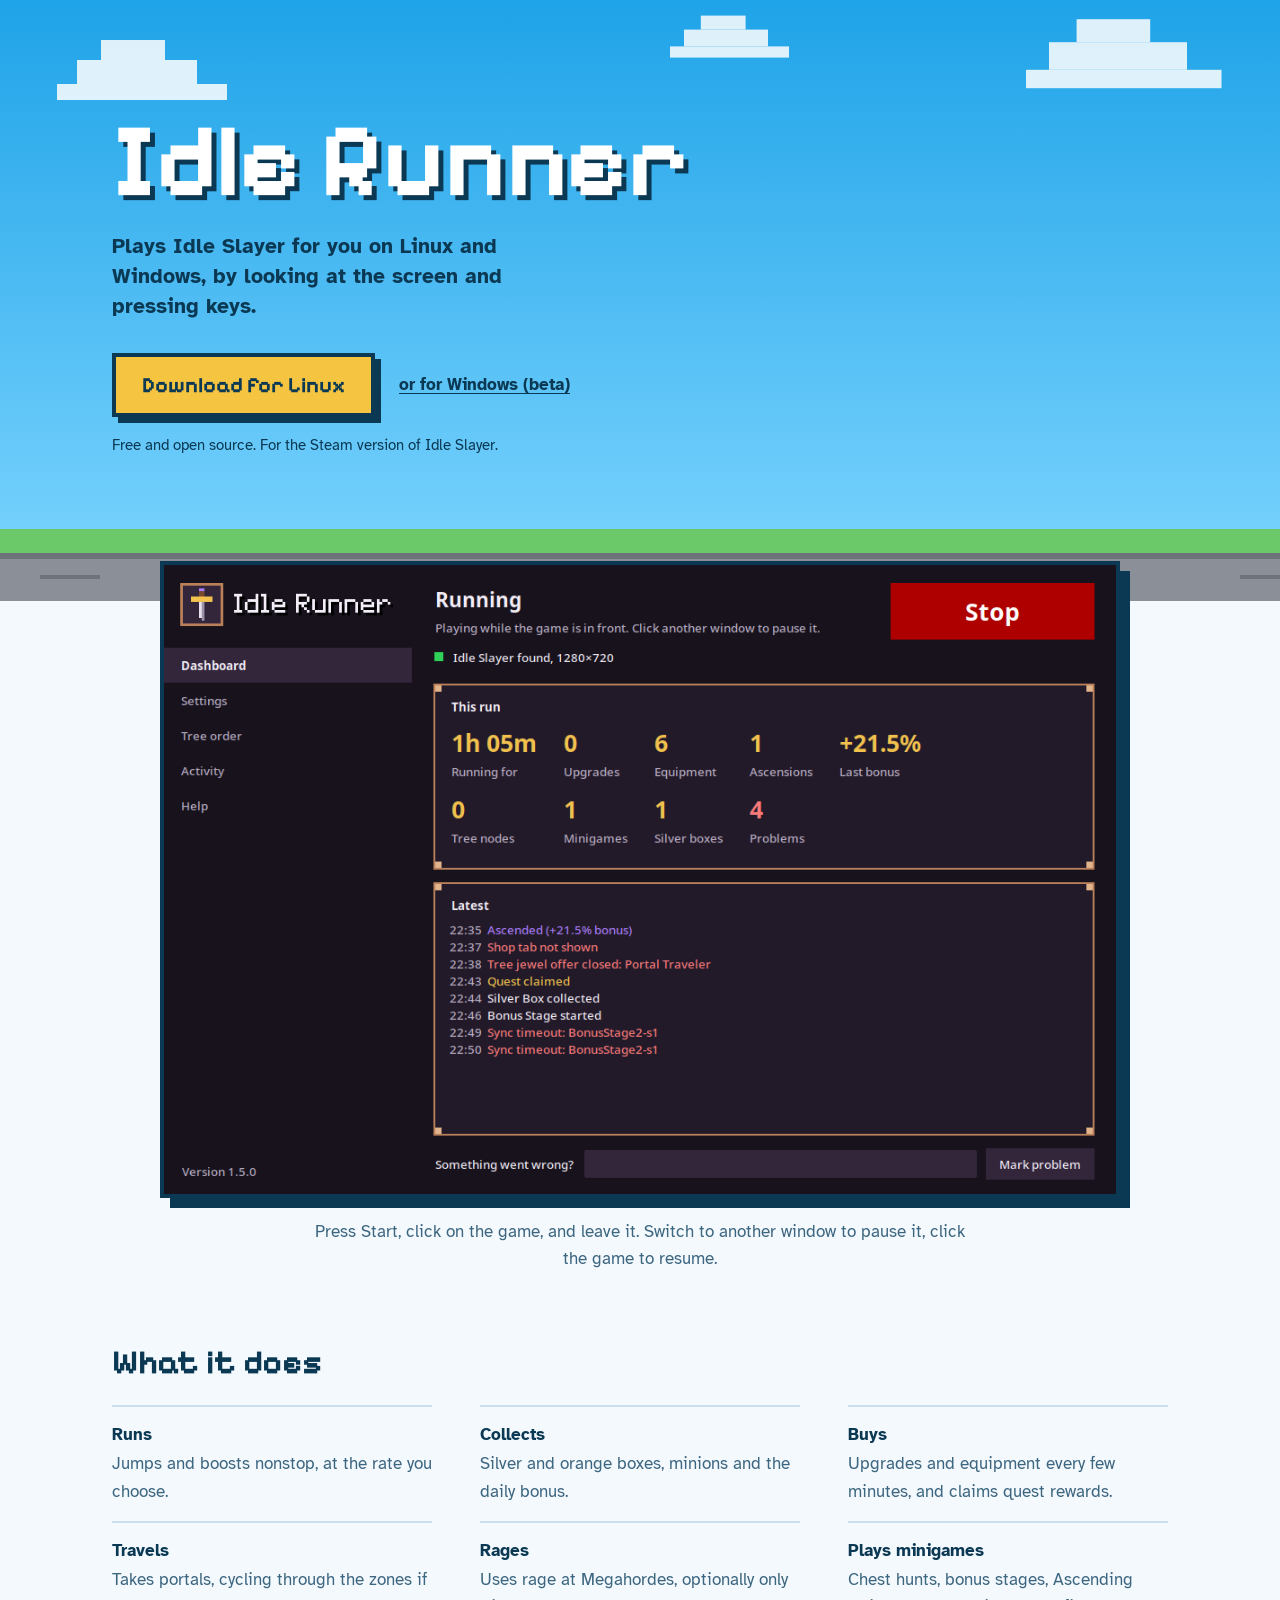
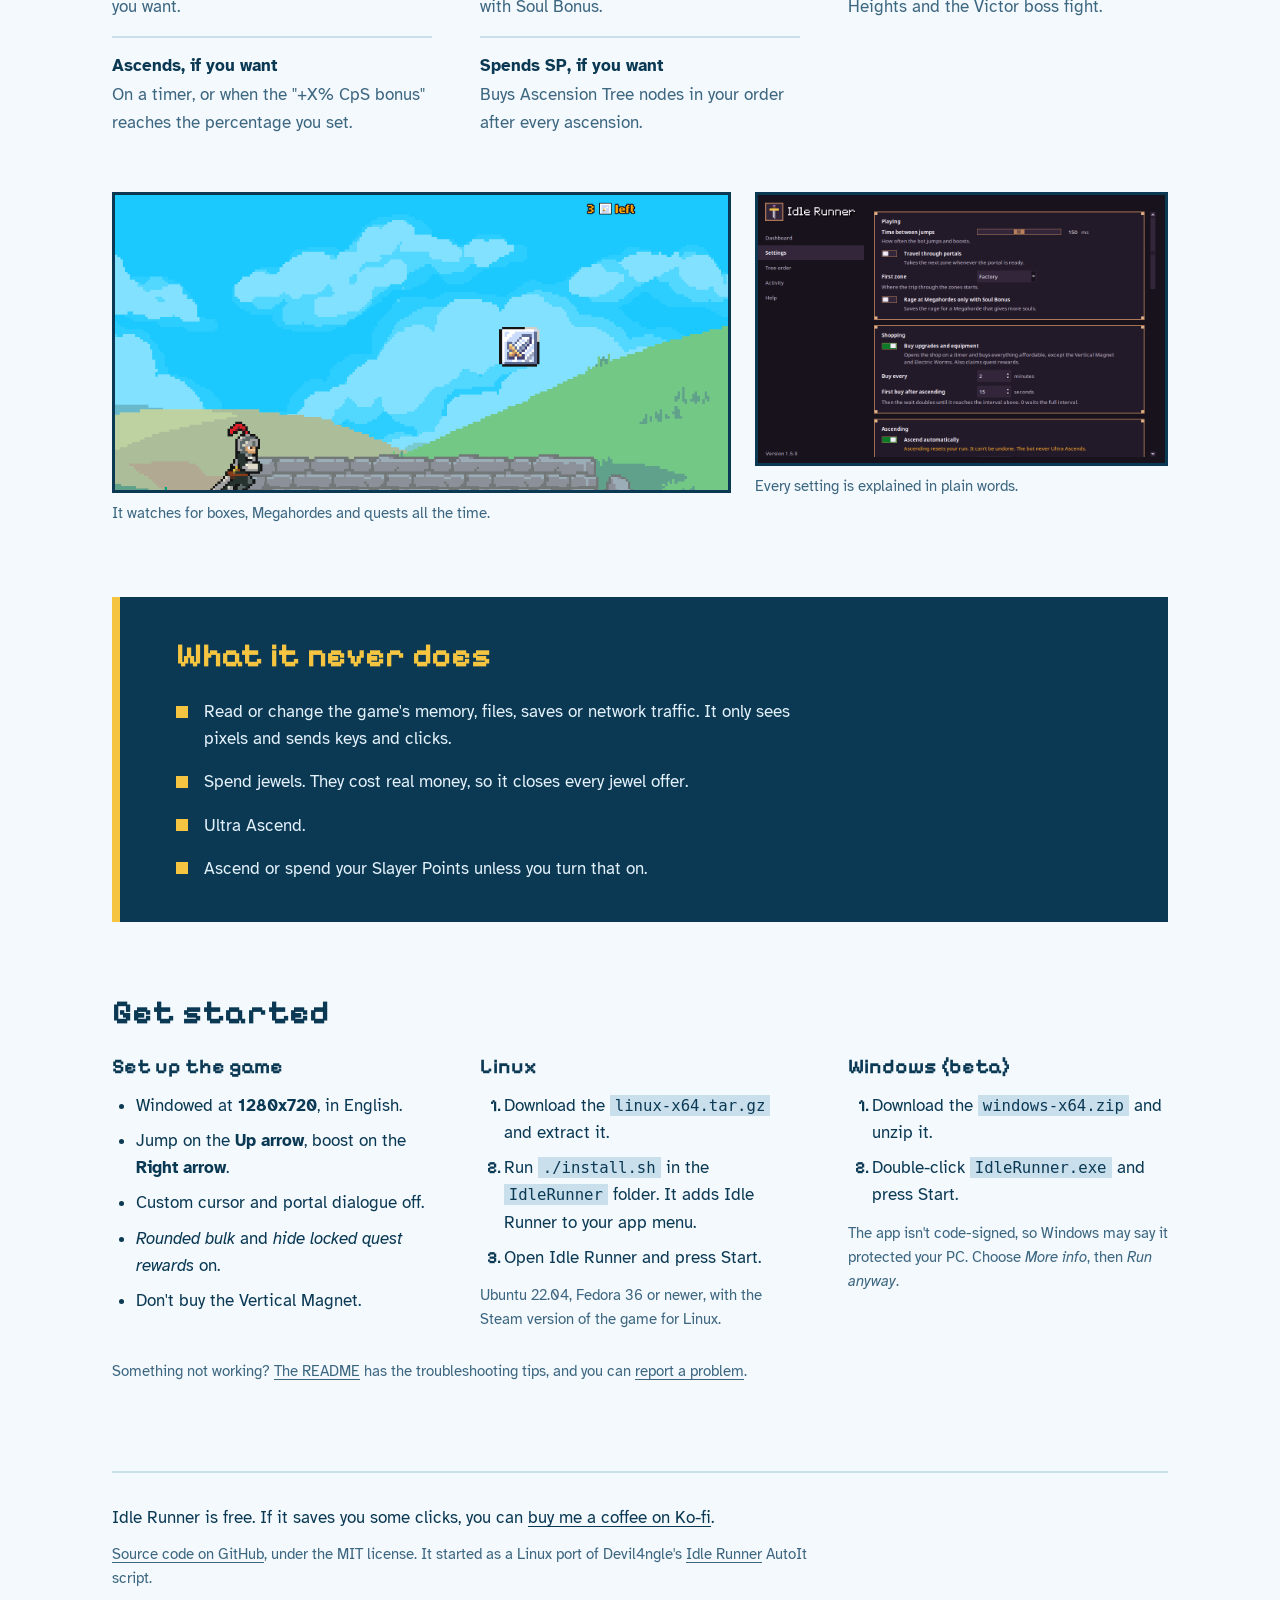
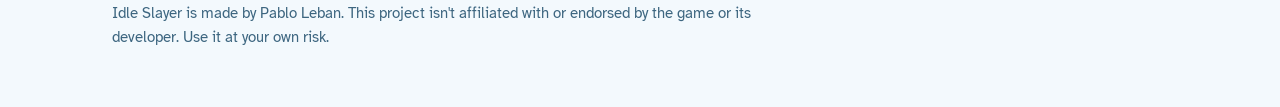
==== docs/index.html @ bff1cf30 "Add README and index.html for project documentation; include download links and usage details" ====
<!doctype html>
<html lang="en">
<head>
<meta charset="utf-8">
<meta name="viewport" content="width=device-width, initial-scale=1">
<title>Idle Runner, an Idle Slayer bot</title>
<meta name="description" content="A free, open-source Idle Slayer bot for Linux and Windows. It plays by looking at the screen and pressing keys, like you would.">
<meta property="og:title" content="Idle Runner, an Idle Slayer bot">
<meta property="og:description" content="Plays Idle Slayer for you on Linux and Windows. Free and open source.">
<meta property="og:image" content="https://santiguti.github.io/idle-slayer-bot/images/banner.png">
<link rel="icon" href="data:image/svg+xml,%3Csvg xmlns='http://www.w3.org/2000/svg' viewBox='0 0 8 8' shape-rendering='crispEdges'%3E%3Crect width='8' height='8' fill='%23f5c542'/%3E%3Crect x='2' y='2' width='4' height='4' fill='%23ffe28a'/%3E%3C/svg%3E">
<link rel="preconnect" href="https://fonts.googleapis.com">
<link rel="preconnect" href="https://fonts.gstatic.com" crossorigin>
<link href="https://fonts.googleapis.com/css2?family=Pixelify+Sans:wght@500;700&family=Atkinson+Hyperlegible:ital,wght@0,400;0,700;1,400&display=swap" rel="stylesheet">
<style>
  /* The banner's palette: sky, grass, gravel, coin gold and the navy of its outlines. */
  :root {
    --sky-top: #1fa3e8;
    --sky-bottom: #7fd6ff;
    --grass: #6cc96a;
    --gravel: #8a8f98;
    --gravel-dark: #6d727b;
    --gold: #f5c542;
    --gold-light: #ffe28a;
    --navy: #0b3954;
    --page: #f3f9fd;
    --text: #0b3954;
    --muted: #3d6680;
    --rule: #c9dfec;
    --pixel: "Pixelify Sans", "DejaVu Sans Mono", monospace;
    --body: "Atkinson Hyperlegible", system-ui, sans-serif;
  }
  @media (prefers-color-scheme: dark) {
    :root:not([data-theme="light"]) {
      --page: #0a2233;
      --text: #e3f1fa;
      --muted: #9dbdd2;
      --rule: #1d4560;
    }
  }
  :root[data-theme="dark"] { --page: #0a2233; --text: #e3f1fa; --muted: #9dbdd2; --rule: #1d4560; }

  * { box-sizing: border-box; }
  html { -webkit-text-size-adjust: 100%; }
  body {
    margin: 0;
    background: var(--page);
    color: var(--text);
    font: 1.0625rem/1.6 var(--body);
  }
  img { max-width: 100%; height: auto; display: block; }
  a { color: inherit; text-underline-offset: 3px; }
  :focus-visible { outline: 3px solid var(--gold); outline-offset: 3px; }
  .wrap { max-width: 68rem; margin: 0 auto; padding: 0 16px; }

  /* Hero: the game's world, with the ground scrolling under it as if running. */
  .sky {
    position: relative;
    background: linear-gradient(var(--sky-top), var(--sky-bottom));
    color: var(--navy);
    overflow: hidden;
  }
  .cloud { position: absolute; background: #fff; opacity: .85; }
  .cloud::before, .cloud::after { content: ""; position: absolute; background: inherit; }
  .cloud { width: 120px; height: 24px; }
  .cloud::before { width: 64px; height: 20px; left: 24px; top: -20px; }
  .cloud::after { width: 170px; height: 16px; left: -20px; top: 24px; }
  .c1 { left: 6%; top: 60px; }
  .c2 { right: 8%; top: 44px; transform: scale(1.15); }
  .c3 { left: 52%; top: 26px; transform: scale(.7); }

  .hero { position: relative; padding: 112px 16px 72px; max-width: 68rem; margin: 0 auto; }
  h1 {
    font: 700 clamp(3rem, 9vw, 6.5rem)/0.95 var(--pixel);
    margin: 0;
    color: #fff;
    text-shadow: 5px 5px 0 var(--navy);
    letter-spacing: -0.01em;
  }
  .lede { font-size: 1.3rem; line-height: 1.45; max-width: 34ch; margin: 20px 0 32px; font-weight: 700; }

  .download { display: flex; flex-wrap: wrap; align-items: center; gap: 12px 24px; }
  .btn {
    display: inline-block;
    font: 700 1.35rem/1 var(--pixel);
    color: var(--navy);
    background: var(--gold);
    border: 4px solid var(--navy);
    box-shadow: 6px 6px 0 var(--navy);
    padding: 18px 26px 16px;
    text-decoration: none;
    transition: transform .08s, box-shadow .08s;
  }
  .btn:hover { background: var(--gold-light); }
  .btn:active { transform: translate(4px, 4px); box-shadow: 2px 2px 0 var(--navy); }
  .alt { font-weight: 700; }
  .fine { margin: 16px 0 0; font-size: .95rem; max-width: 52ch; }

  .ground { position: relative; height: 72px; background: var(--grass); }
  .ground::after {
    content: "";
    position: absolute; left: 0; right: 0; bottom: 0; height: 48px;
    background:
      linear-gradient(var(--gravel-dark) 6px, transparent 6px),
      repeating-linear-gradient(90deg, transparent 0 40px, var(--gravel-dark) 40px 100px, transparent 100px 200px),
      var(--gravel);
    background-size: 100% 100%, 400px 4px, 100% 100%;
    background-position: 0 0, 0 22px, 0 0;
    background-repeat: no-repeat, repeat-x, no-repeat;
    animation: run 2.4s linear infinite;
  }
  @keyframes run { to { background-position: 0 0, -400px 22px, 0 0; } }
  @media (prefers-reduced-motion: reduce) { .ground::after { animation: none; } .btn { transition: none; } }

  /* The app window sits on the ground line. */
  .shot { margin-top: -40px; position: relative; }
  .shot img { border: 4px solid var(--navy); box-shadow: 10px 10px 0 var(--navy); width: 100%; max-width: 60rem; margin: 0 auto; }
  .shot p { text-align: center; color: var(--muted); margin: 20px auto 0; max-width: 60ch; }

  section { padding: 72px 0 0; }
  h2 { font: 700 2.1rem/1.1 var(--pixel); margin: 0 0 24px; }
  h3 { font: 700 1.3rem/1.2 var(--pixel); margin: 0 0 12px; }

  .does { display: grid; grid-template-columns: repeat(auto-fit, minmax(19rem, 1fr)); gap: 0 48px; margin: 0; }
  .does div { border-top: 2px solid var(--rule); padding: 14px 0 16px; }
  .does dt { font-weight: 700; }
  .does dd { margin: 2px 0 0; color: var(--muted); }

  .gallery { display: grid; grid-template-columns: 1.5fr 1fr; gap: 24px; margin-top: 40px; align-items: start; }
  .gallery img { border: 3px solid var(--navy); }
  .gallery figcaption { color: var(--muted); font-size: .95rem; margin-top: 8px; }
  .gallery figure { margin: 0; }

  /* The promises: the navy of the banner's labels, with the coin gold. */
  .never { background: var(--navy); color: #e3f1fa; padding: 40px clamp(20px, 5vw, 56px); border-left: 8px solid var(--gold); }
  .never h2 { color: var(--gold); }
  .never ul { list-style: none; margin: 0; padding: 0; display: grid; gap: 16px; }
  .never li { padding-left: 28px; position: relative; max-width: 60ch; }
  .never li::before { content: ""; position: absolute; left: 0; top: .45em; width: 12px; height: 12px; background: var(--gold); }

  .steps { display: grid; grid-template-columns: repeat(auto-fit, minmax(19rem, 1fr)); gap: 32px 48px; }
  .steps ol, .steps ul { margin: 0; padding-left: 1.4em; }
  .steps li { margin-bottom: 8px; }
  .steps li::marker { font-family: var(--pixel); font-weight: 700; }
  code { font: .92em/1.4 ui-monospace, "DejaVu Sans Mono", monospace; background: var(--rule); padding: 1px 5px; overflow-wrap: anywhere; }
  .note { color: var(--muted); font-size: .95rem; margin-top: 12px; }

  footer { margin-top: 88px; border-top: 2px solid var(--rule); padding: 32px 0 48px; color: var(--muted); font-size: .95rem; }
  footer p { margin: 0 0 10px; max-width: 70ch; }
  footer .support { color: var(--text); font-size: 1.05rem; }

  @media (max-width: 40rem) {
    .hero { padding-top: 88px; }
    .gallery { grid-template-columns: 1fr; }
    .shot img { box-shadow: 6px 6px 0 var(--navy); }
  }
</style>
</head>
<body>

<header class="sky">
  <div class="cloud c1"></div><div class="cloud c2"></div><div class="cloud c3"></div>
  <div class="hero">
    <h1>Idle Runner</h1>
    <p class="lede">Plays Idle Slayer for you on Linux and Windows, by looking at the screen and pressing keys.</p>
    <div class="download">
      <a class="btn" id="primary" href="https://github.com/santiguti/idle-slayer-bot/releases">Download for Linux</a>
      <a class="alt" id="secondary" href="https://github.com/santiguti/idle-slayer-bot/releases">or for Windows (beta)</a>
    </div>
    <p class="fine" id="fine">Free and open source. For the Steam version of Idle Slayer.</p>
  </div>
  <div class="ground"></div>
</header>

<main class="wrap">
  <div class="shot">
    <img src="images/ui-dashboard.png" width="1060" height="700"
         alt="The Idle Runner window while the bot runs: this run's purchases, ascensions and latest events">
    <p>Press Start, click on the game, and leave it. Switch to another window to pause it, click the game to resume.</p>
  </div>

  <section>
    <h2>What it does</h2>
    <dl class="does">
      <div><dt>Runs</dt><dd>Jumps and boosts nonstop, at the rate you choose.</dd></div>
      <div><dt>Collects</dt><dd>Silver and orange boxes, minions and the daily bonus.</dd></div>
      <div><dt>Buys</dt><dd>Upgrades and equipment every few minutes, and claims quest rewards.</dd></div>
      <div><dt>Travels</dt><dd>Takes portals, cycling through the zones if you want.</dd></div>
      <div><dt>Rages</dt><dd>Uses rage at Megahordes, optionally only with Soul Bonus.</dd></div>
      <div><dt>Plays minigames</dt><dd>Chest hunts, bonus stages, Ascending Heights and the Victor boss fight.</dd></div>
      <div><dt>Ascends, if you want</dt><dd>On a timer, or when the "+X% CpS bonus" reaches the percentage you set.</dd></div>
      <div><dt>Spends SP, if you want</dt><dd>Buys Ascension Tree nodes in your order after every ascension.</dd></div>
    </dl>

    <div class="gallery">
      <figure>
        <img src="images/gameplay.png" width="790" height="380" alt="The bot running through the hills while a silver box appears" loading="lazy">
        <figcaption>It watches for boxes, Megahordes and quests all the time.</figcaption>
      </figure>
      <figure>
        <img src="images/ui-settings.png" width="1060" height="700" alt="The Settings page, with every option explained" loading="lazy">
        <figcaption>Every setting is explained in plain words.</figcaption>
      </figure>
    </div>
  </section>

  <section>
    <div class="never">
      <h2>What it never does</h2>
      <ul>
        <li>Read or change the game's memory, files, saves or network traffic. It only sees pixels and sends keys and clicks.</li>
        <li>Spend jewels. They cost real money, so it closes every jewel offer.</li>
        <li>Ultra Ascend.</li>
        <li>Ascend or spend your Slayer Points unless you turn that on.</li>
      </ul>
    </div>
  </section>

  <section id="install">
    <h2>Get started</h2>
    <div class="steps">
      <div>
        <h3>Set up the game</h3>
        <ul>
          <li>Windowed at <strong>1280x720</strong>, in English.</li>
          <li>Jump on the <strong>Up arrow</strong>, boost on the <strong>Right arrow</strong>.</li>
          <li>Custom cursor and portal dialogue off.</li>
          <li><em>Rounded bulk</em> and <em>hide locked quest rewards</em> on.</li>
          <li>Don't buy the Vertical Magnet.</li>
        </ul>
      </div>
      <div>
        <h3>Linux</h3>
        <ol>
          <li>Download the <code>linux-x64.tar.gz</code> and extract it.</li>
          <li>Run <code>./install.sh</code> in the <code>IdleRunner</code> folder. It adds Idle Runner to your app menu.</li>
          <li>Open Idle Runner and press Start.</li>
        </ol>
        <p class="note">Ubuntu 22.04, Fedora 36 or newer, with the Steam version of the game for Linux.</p>
      </div>
      <div>
        <h3>Windows (beta)</h3>
        <ol>
          <li>Download the <code>windows-x64.zip</code> and unzip it.</li>
          <li>Double-click <code>IdleRunner.exe</code> and press Start.</li>
        </ol>
        <p class="note">The app isn't code-signed, so Windows may say it protected your PC. Choose <em>More info</em>, then <em>Run anyway</em>.</p>
      </div>
    </div>
    <p class="note">Something not working? <a href="https://github.com/santiguti/idle-slayer-bot#readme">The README</a> has the troubleshooting tips, and you can <a href="https://github.com/santiguti/idle-slayer-bot/issues/new/choose">report a problem</a>.</p>
  </section>

  <footer>
    <p class="support">Idle Runner is free. If it saves you some clicks, you can <a href="https://ko-fi.com/santiguti">buy me a coffee on Ko-fi</a>.</p>
    <p><a href="https://github.com/santiguti/idle-slayer-bot">Source code on GitHub</a>, under the MIT license. It started as a Linux port of Devil4ngle's <a href="https://github.com/Devil4ngle/Idle_Slayer_Script">Idle Runner</a> AutoIt script.</p>
    <p>Idle Slayer is made by Pablo Leban. This project isn't affiliated with or endorsed by the game or its developer. Use it at your own risk.</p>
  </footer>
</main>

<script>
  // Point the buttons straight at the newest release's files. Without the API (offline, rate limit) they keep
  // linking to the Releases page.
  const windows = /Windows/.test(navigator.userAgent);
  const primary = document.getElementById("primary");
  const secondary = document.getElementById("secondary");
  if (windows) {
    primary.textContent = "Download for Windows (beta)";
    secondary.textContent = "or for Linux";
  }
  fetch("https://api.github.com/repos/santiguti/idle-slayer-bot/releases?per_page=10")
    .then(r => r.ok ? r.json() : Promise.reject(r.status))
    .then(releases => {
      const release = releases.find(r => !r.draft && r.assets.length);
      if (!release) return;
      const asset = suffix => release.assets.find(a => a.name.endsWith(suffix));
      const linux = asset("-linux-x64.tar.gz"), win = asset("-windows-x64.zip");
      const [forPrimary, forSecondary] = windows ? [win, linux] : [linux, win];
      if (forPrimary) primary.href = forPrimary.browser_download_url;
      if (forSecondary) secondary.href = forSecondary.browser_download_url;
      const mb = forPrimary ? `, ${Math.round(forPrimary.size / 1e6)} MB` : "";
      document.getElementById("fine").textContent =
        `Version ${release.tag_name.replace(/^v/, "")}${mb}. Free and open source. For the Steam version of Idle Slayer.`;
    })
    .catch(() => {});
</script>
</body>
</html>
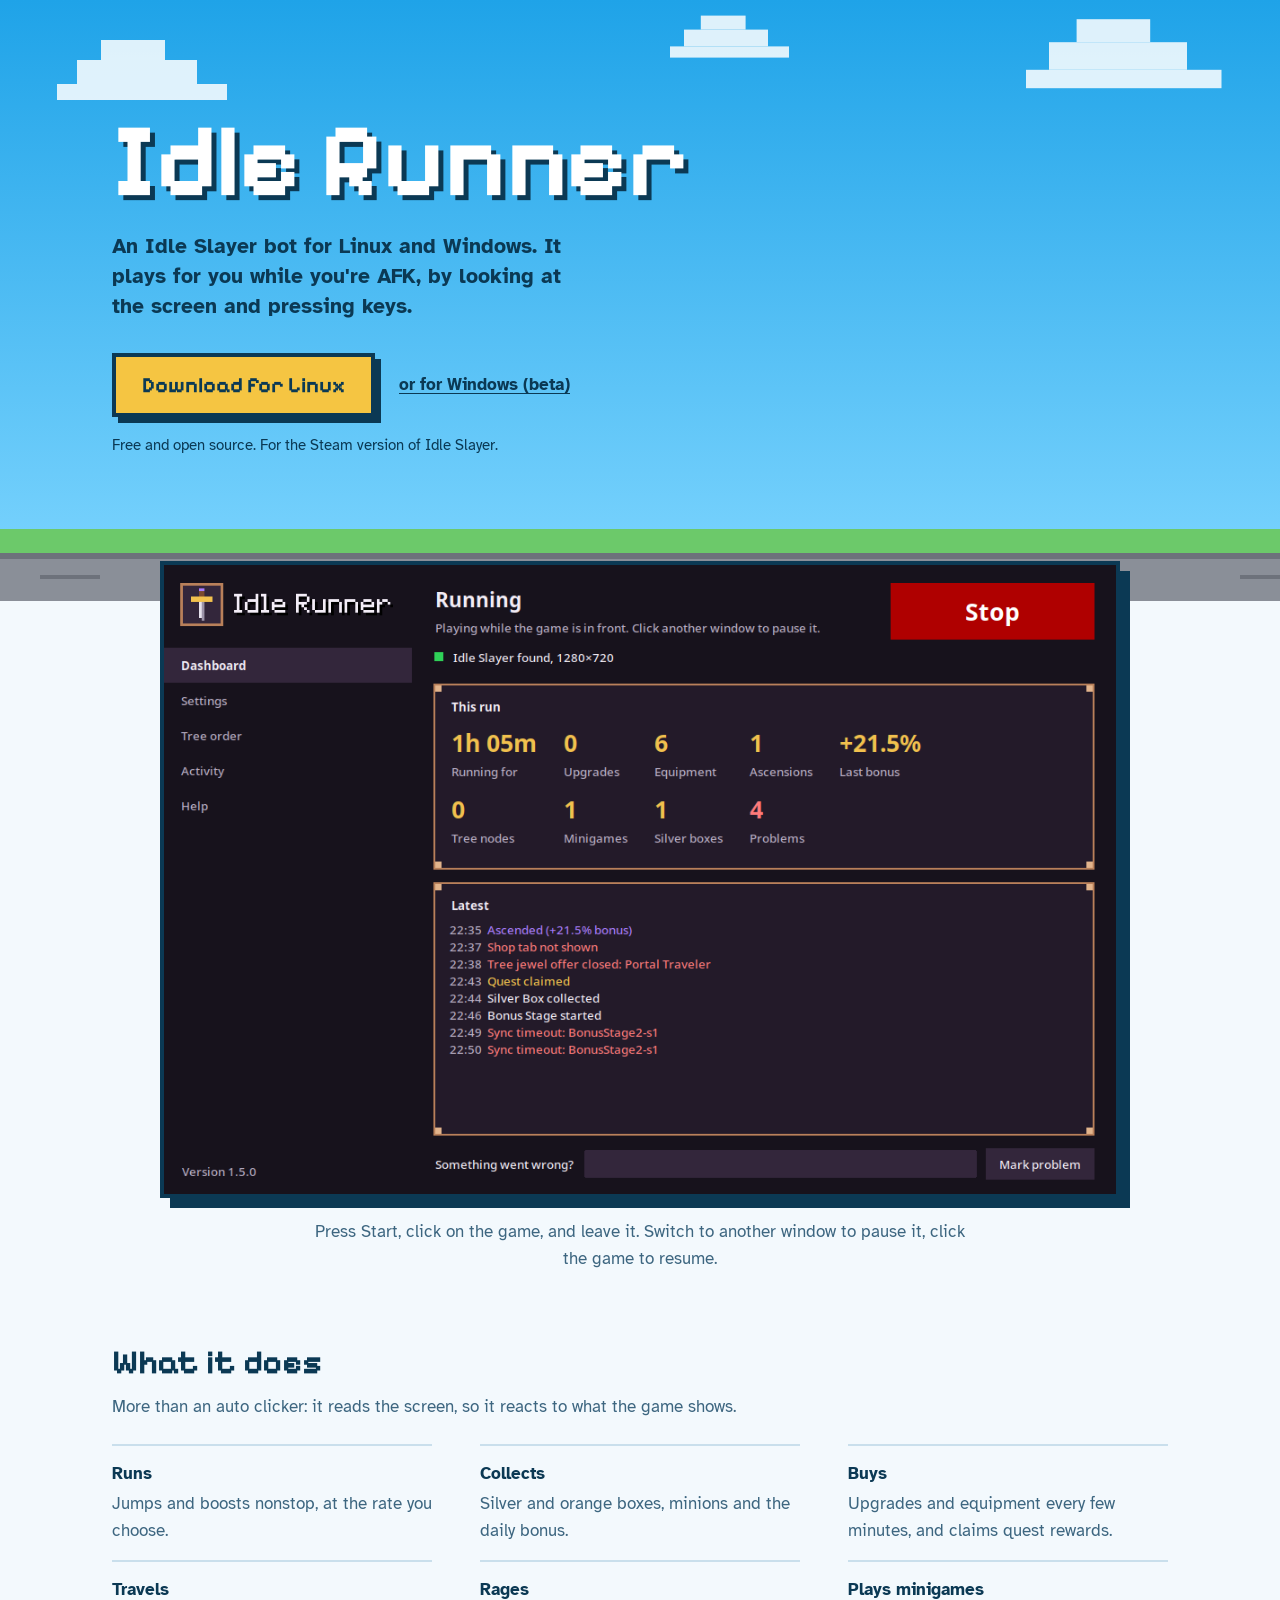
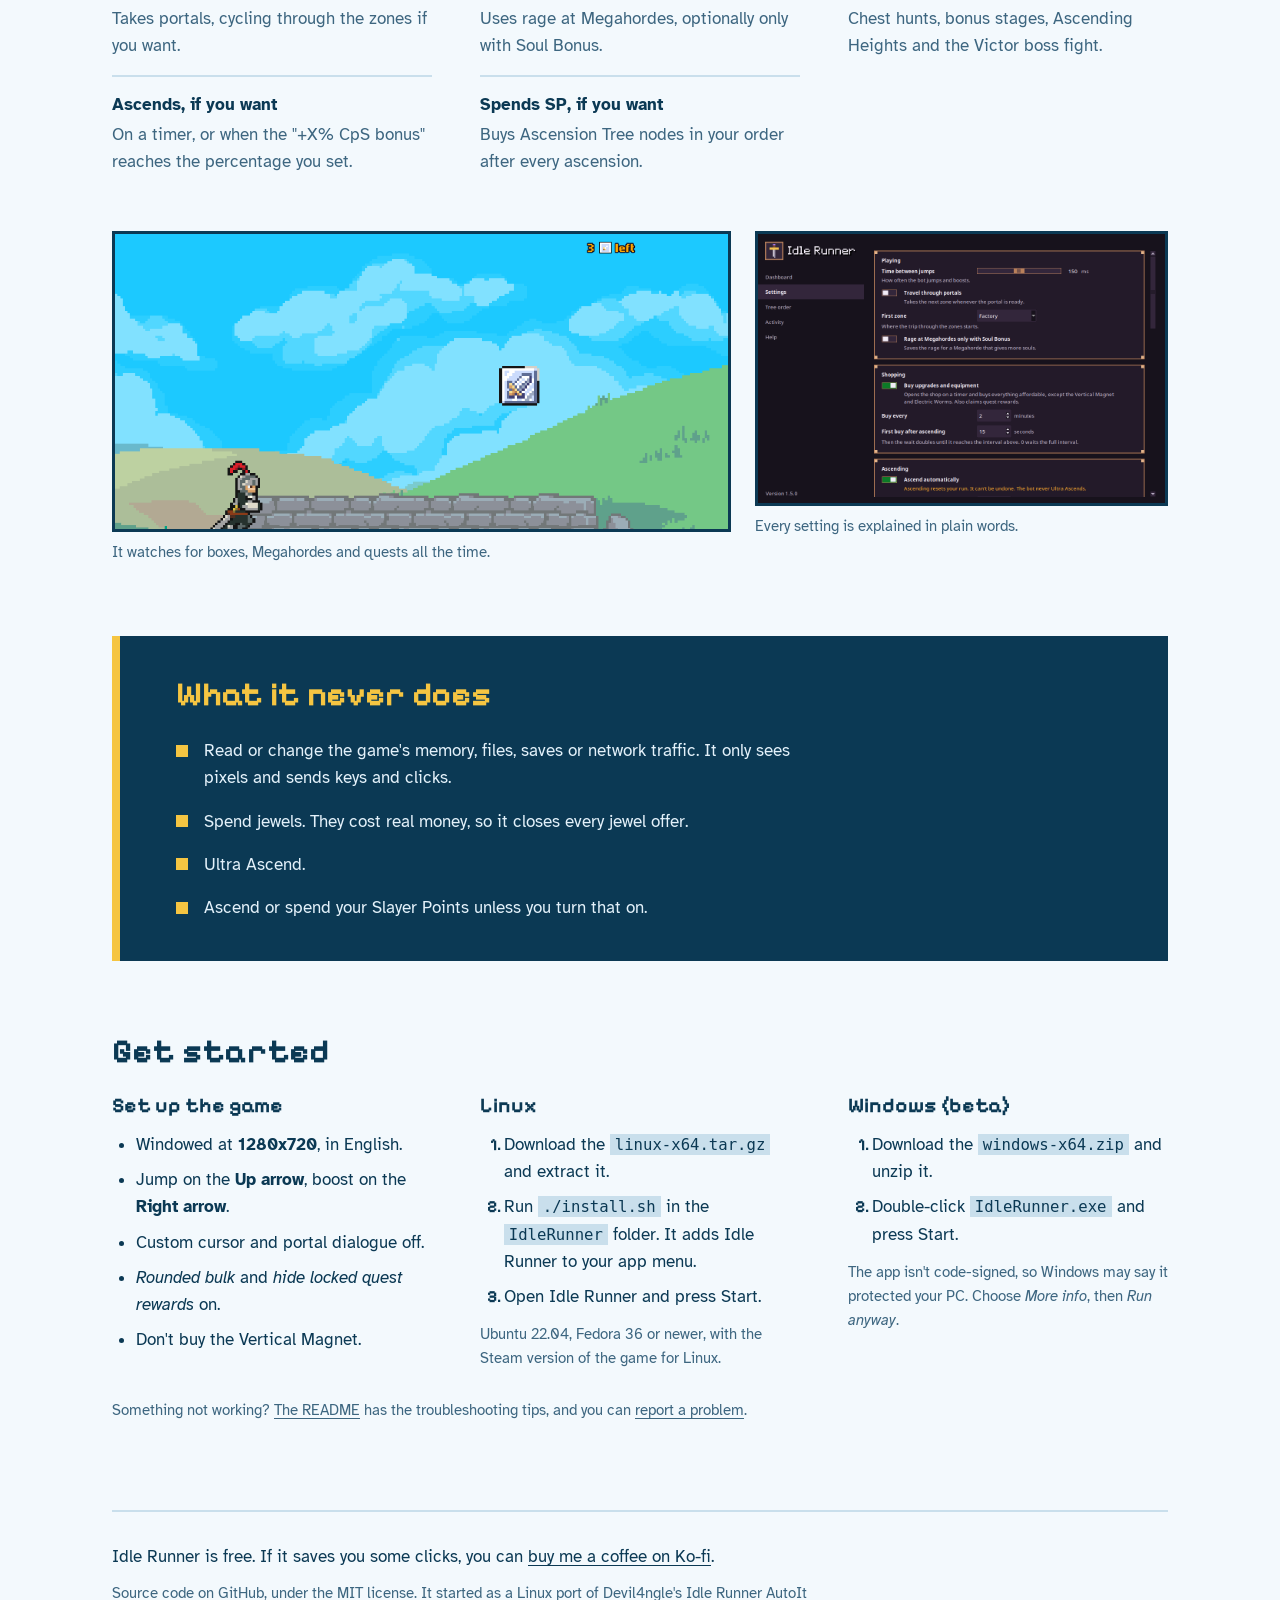
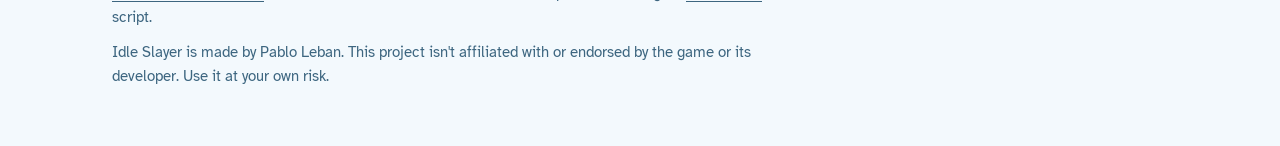
==== commit b51e9c29: "Update index.html: enhance page title, description, and add canonical link; improve introductory tex" ====
--- a/docs/index.html
+++ b/docs/index.html
@@ -3,9 +3,11 @@
 <head>
 <meta charset="utf-8">
 <meta name="viewport" content="width=device-width, initial-scale=1">
-<title>Idle Runner, an Idle Slayer bot</title>
-<meta name="description" content="A free, open-source Idle Slayer bot for Linux and Windows. It plays by looking at the screen and pressing keys, like you would.">
-<meta property="og:title" content="Idle Runner, an Idle Slayer bot">
+<title>Idle Runner: Idle Slayer bot and auto clicker for Linux and Windows</title>
+<meta name="description" content="A free, open-source Idle Slayer bot for Linux and Windows. It plays while you're AFK: jumps, buys upgrades, plays the minigames and ascends by reading the screen. It never touches the game's memory or files.">
+<meta name="google-site-verification" content="YlcsuqXLsw6tF97Dkd7N-m231zilA92sx6ydpRYDbY8">
+<link rel="canonical" href="https://santiguti.github.io/idle-slayer-bot/">
+<meta property="og:title" content="Idle Runner: Idle Slayer bot for Linux and Windows">
 <meta property="og:description" content="Plays Idle Slayer for you on Linux and Windows. Free and open source.">
 <meta property="og:image" content="https://santiguti.github.io/idle-slayer-bot/images/banner.png">
 <link rel="icon" href="data:image/svg+xml,%3Csvg xmlns='http://www.w3.org/2000/svg' viewBox='0 0 8 8' shape-rendering='crispEdges'%3E%3Crect width='8' height='8' fill='%23f5c542'/%3E%3Crect x='2' y='2' width='4' height='4' fill='%23ffe28a'/%3E%3C/svg%3E">
@@ -121,6 +123,7 @@
   h2 { font: 700 2.1rem/1.1 var(--pixel); margin: 0 0 24px; }
   h3 { font: 700 1.3rem/1.2 var(--pixel); margin: 0 0 12px; }
 
+  .intro { color: var(--muted); margin: -12px 0 24px; max-width: 60ch; }
   .does { display: grid; grid-template-columns: repeat(auto-fit, minmax(19rem, 1fr)); gap: 0 48px; margin: 0; }
   .does div { border-top: 2px solid var(--rule); padding: 14px 0 16px; }
   .does dt { font-weight: 700; }
@@ -162,7 +165,7 @@
   <div class="cloud c1"></div><div class="cloud c2"></div><div class="cloud c3"></div>
   <div class="hero">
     <h1>Idle Runner</h1>
-    <p class="lede">Plays Idle Slayer for you on Linux and Windows, by looking at the screen and pressing keys.</p>
+    <p class="lede">An Idle Slayer bot for Linux and Windows. It plays for you while you're AFK, by looking at the screen and pressing keys.</p>
     <div class="download">
       <a class="btn" id="primary" href="https://github.com/santiguti/idle-slayer-bot/releases">Download for Linux</a>
       <a class="alt" id="secondary" href="https://github.com/santiguti/idle-slayer-bot/releases">or for Windows (beta)</a>
@@ -181,6 +184,7 @@
 
   <section>
     <h2>What it does</h2>
+    <p class="intro">More than an auto clicker: it reads the screen, so it reacts to what the game shows.</p>
     <dl class="does">
       <div><dt>Runs</dt><dd>Jumps and boosts nonstop, at the rate you choose.</dd></div>
       <div><dt>Collects</dt><dd>Silver and orange boxes, minions and the daily bonus.</dd></div>
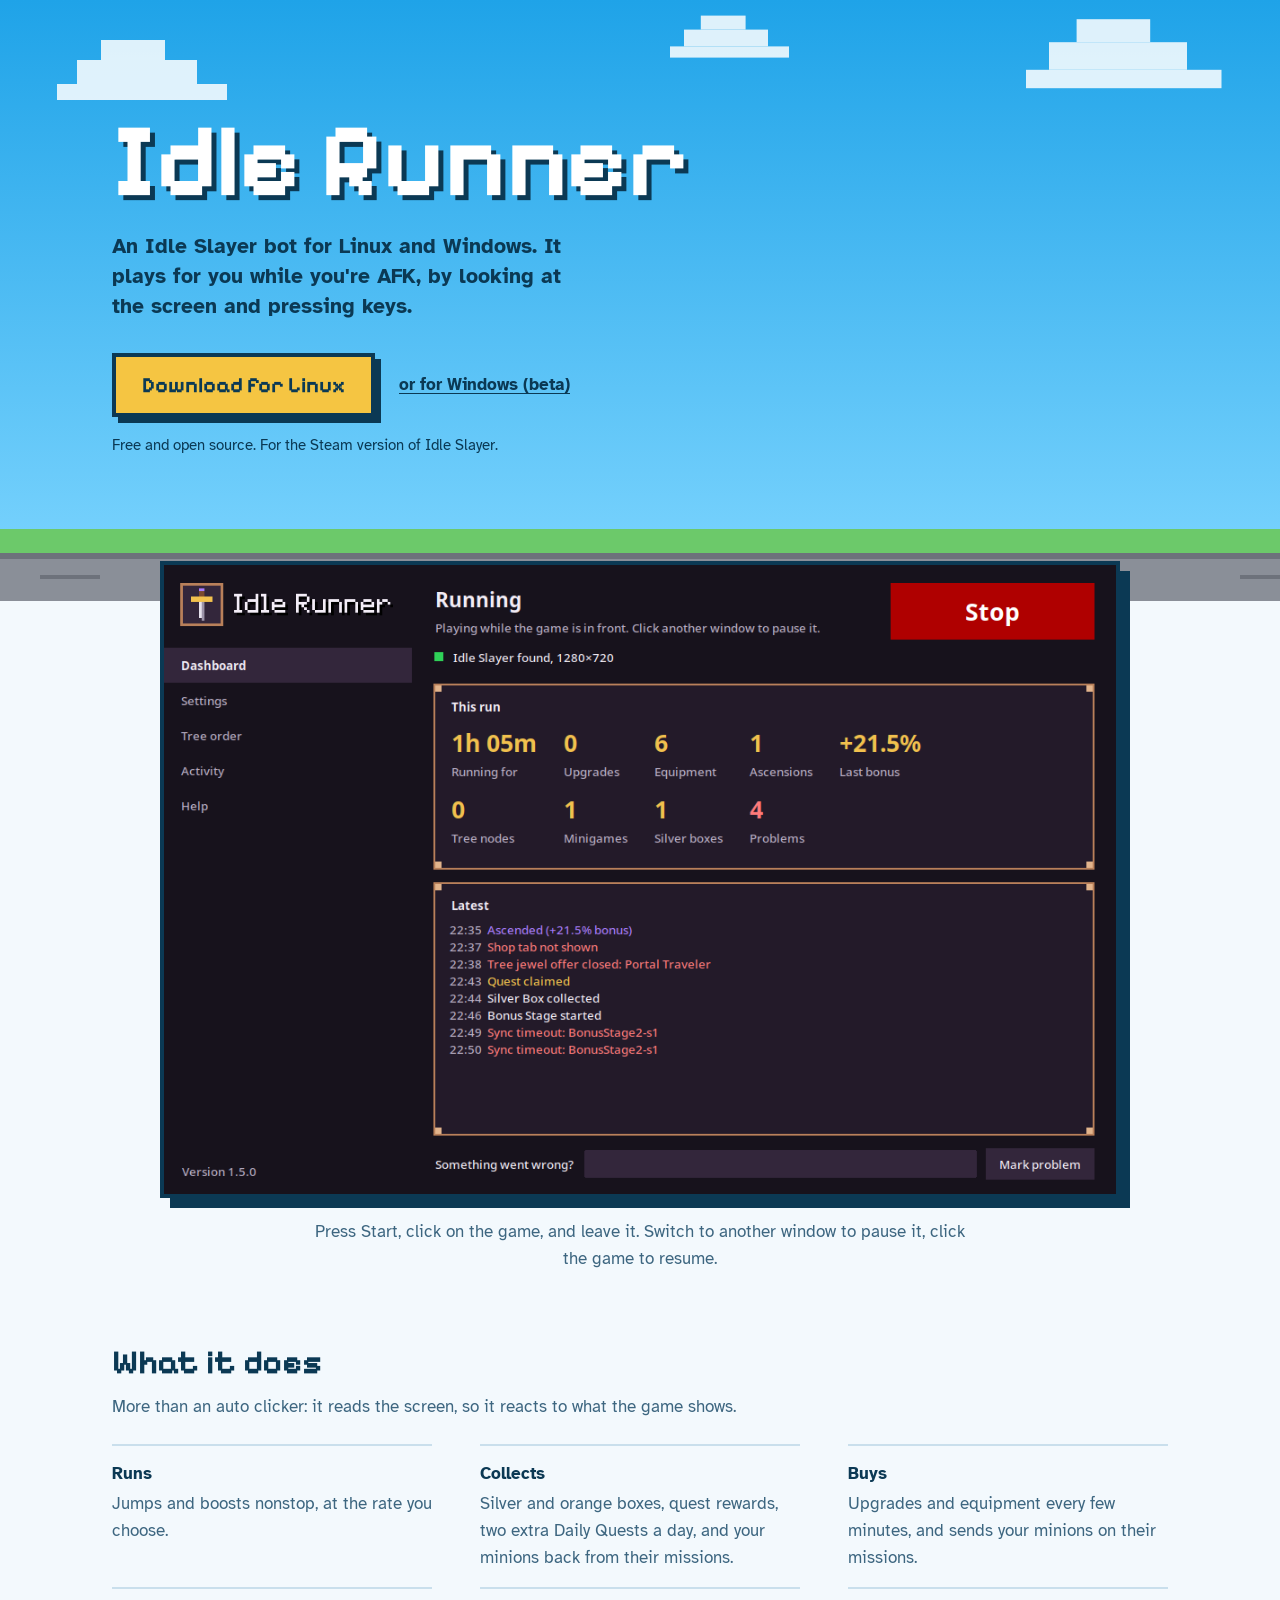
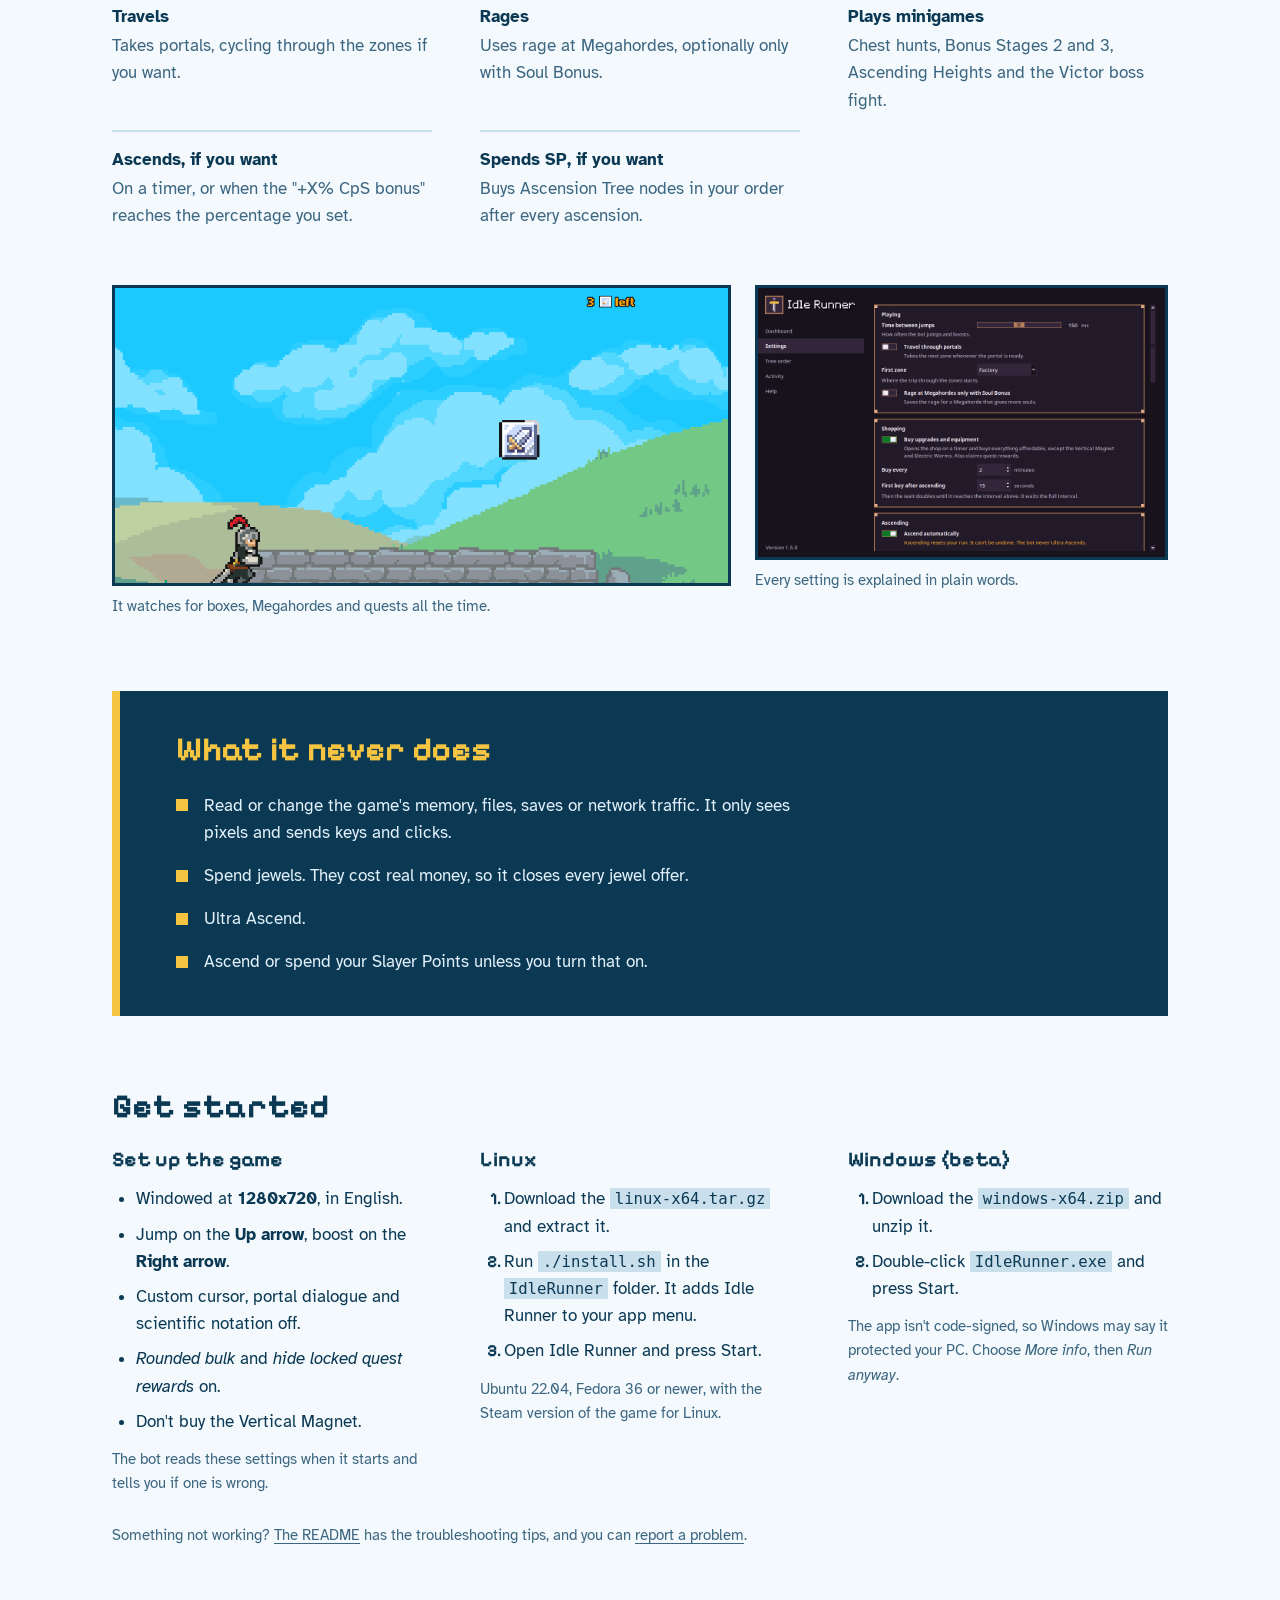
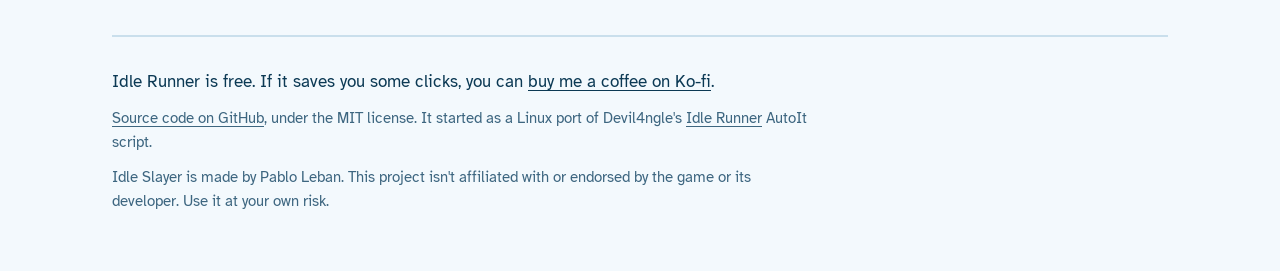
==== commit b873f95e: "Update index.html to reflect new quest rewards and settings information" ====
--- a/docs/index.html
+++ b/docs/index.html
@@ -187,11 +187,11 @@
     <p class="intro">More than an auto clicker: it reads the screen, so it reacts to what the game shows.</p>
     <dl class="does">
       <div><dt>Runs</dt><dd>Jumps and boosts nonstop, at the rate you choose.</dd></div>
-      <div><dt>Collects</dt><dd>Silver and orange boxes, minions and the daily bonus.</dd></div>
-      <div><dt>Buys</dt><dd>Upgrades and equipment every few minutes, and claims quest rewards.</dd></div>
+      <div><dt>Collects</dt><dd>Silver and orange boxes, quest rewards, two extra Daily Quests a day, and your minions back from their missions.</dd></div>
+      <div><dt>Buys</dt><dd>Upgrades and equipment every few minutes, and sends your minions on their missions.</dd></div>
       <div><dt>Travels</dt><dd>Takes portals, cycling through the zones if you want.</dd></div>
       <div><dt>Rages</dt><dd>Uses rage at Megahordes, optionally only with Soul Bonus.</dd></div>
-      <div><dt>Plays minigames</dt><dd>Chest hunts, bonus stages, Ascending Heights and the Victor boss fight.</dd></div>
+      <div><dt>Plays minigames</dt><dd>Chest hunts, Bonus Stages 2 and 3, Ascending Heights and the Victor boss fight.</dd></div>
       <div><dt>Ascends, if you want</dt><dd>On a timer, or when the "+X% CpS bonus" reaches the percentage you set.</dd></div>
       <div><dt>Spends SP, if you want</dt><dd>Buys Ascension Tree nodes in your order after every ascension.</dd></div>
     </dl>
@@ -228,10 +228,11 @@
         <ul>
           <li>Windowed at <strong>1280x720</strong>, in English.</li>
           <li>Jump on the <strong>Up arrow</strong>, boost on the <strong>Right arrow</strong>.</li>
-          <li>Custom cursor and portal dialogue off.</li>
+          <li>Custom cursor, portal dialogue and scientific notation off.</li>
           <li><em>Rounded bulk</em> and <em>hide locked quest rewards</em> on.</li>
           <li>Don't buy the Vertical Magnet.</li>
         </ul>
+        <p class="note">The bot reads these settings when it starts and tells you if one is wrong.</p>
       </div>
       <div>
         <h3>Linux</h3>
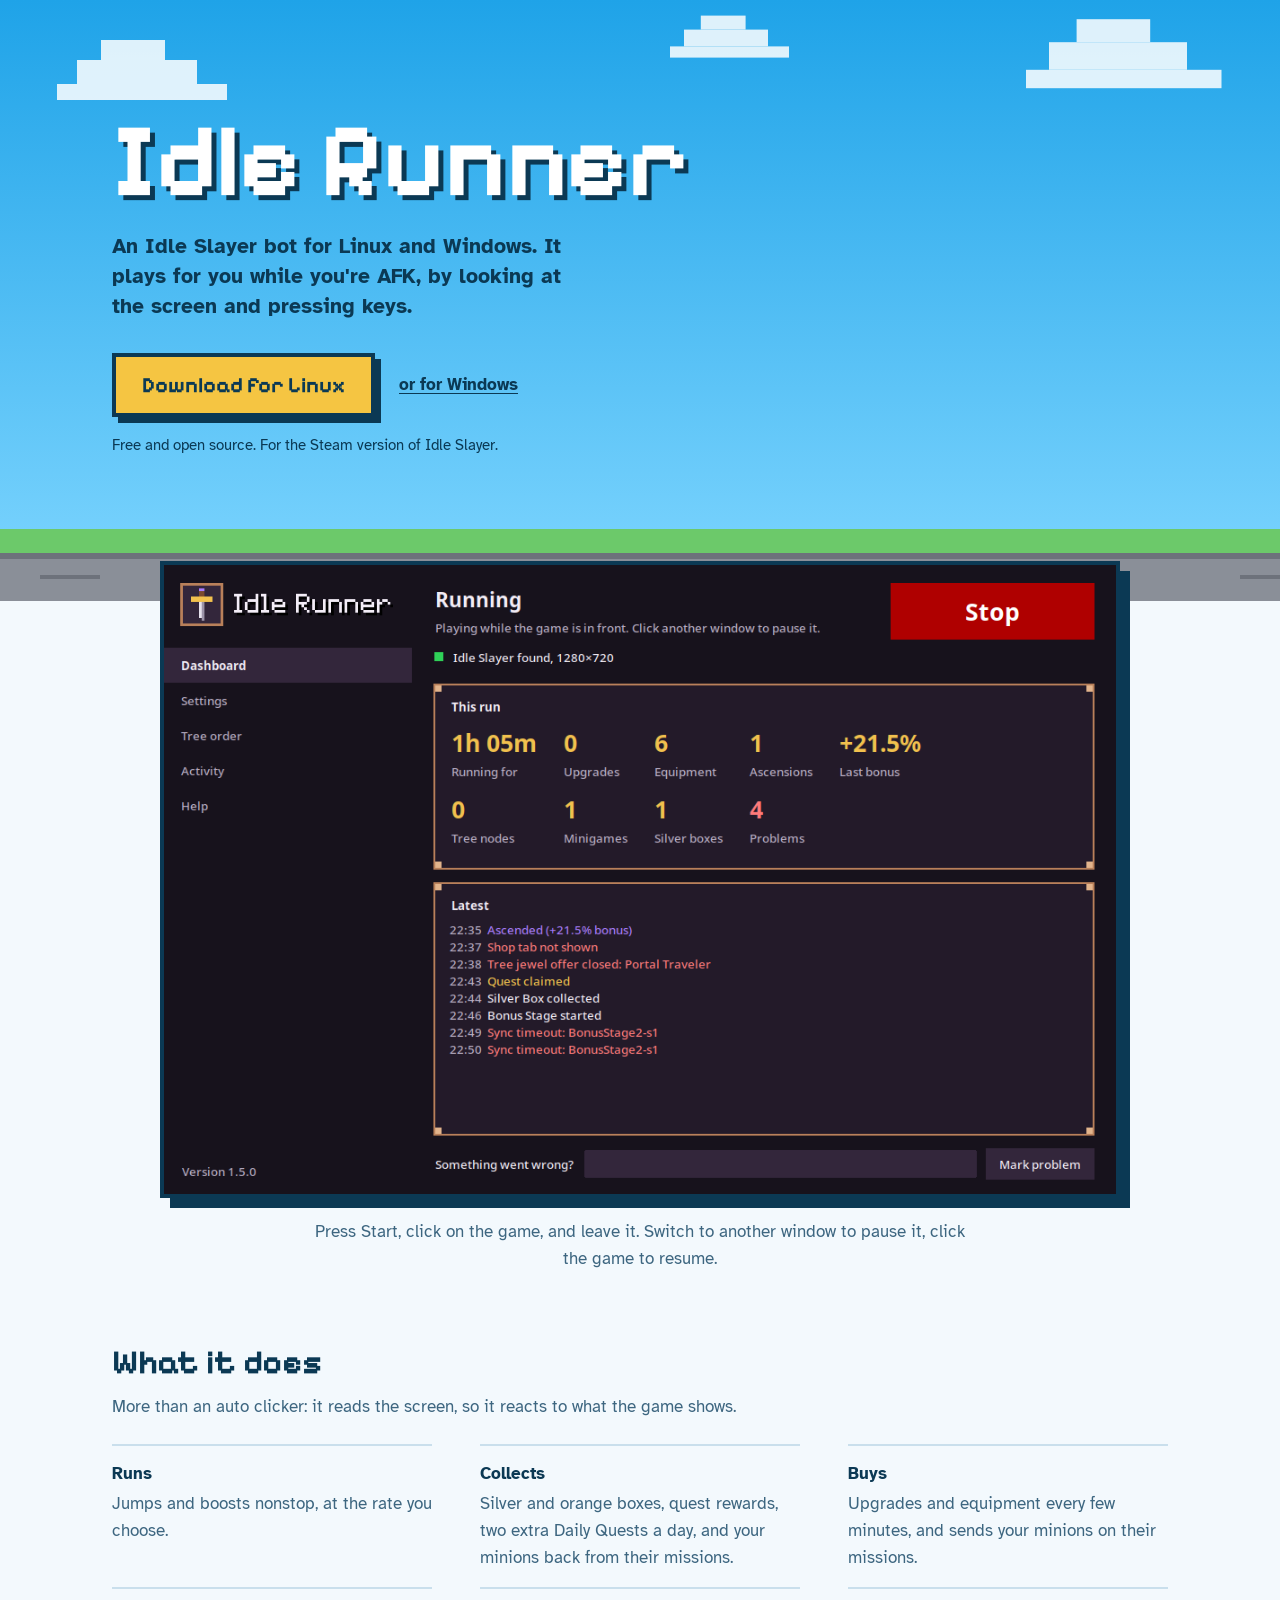
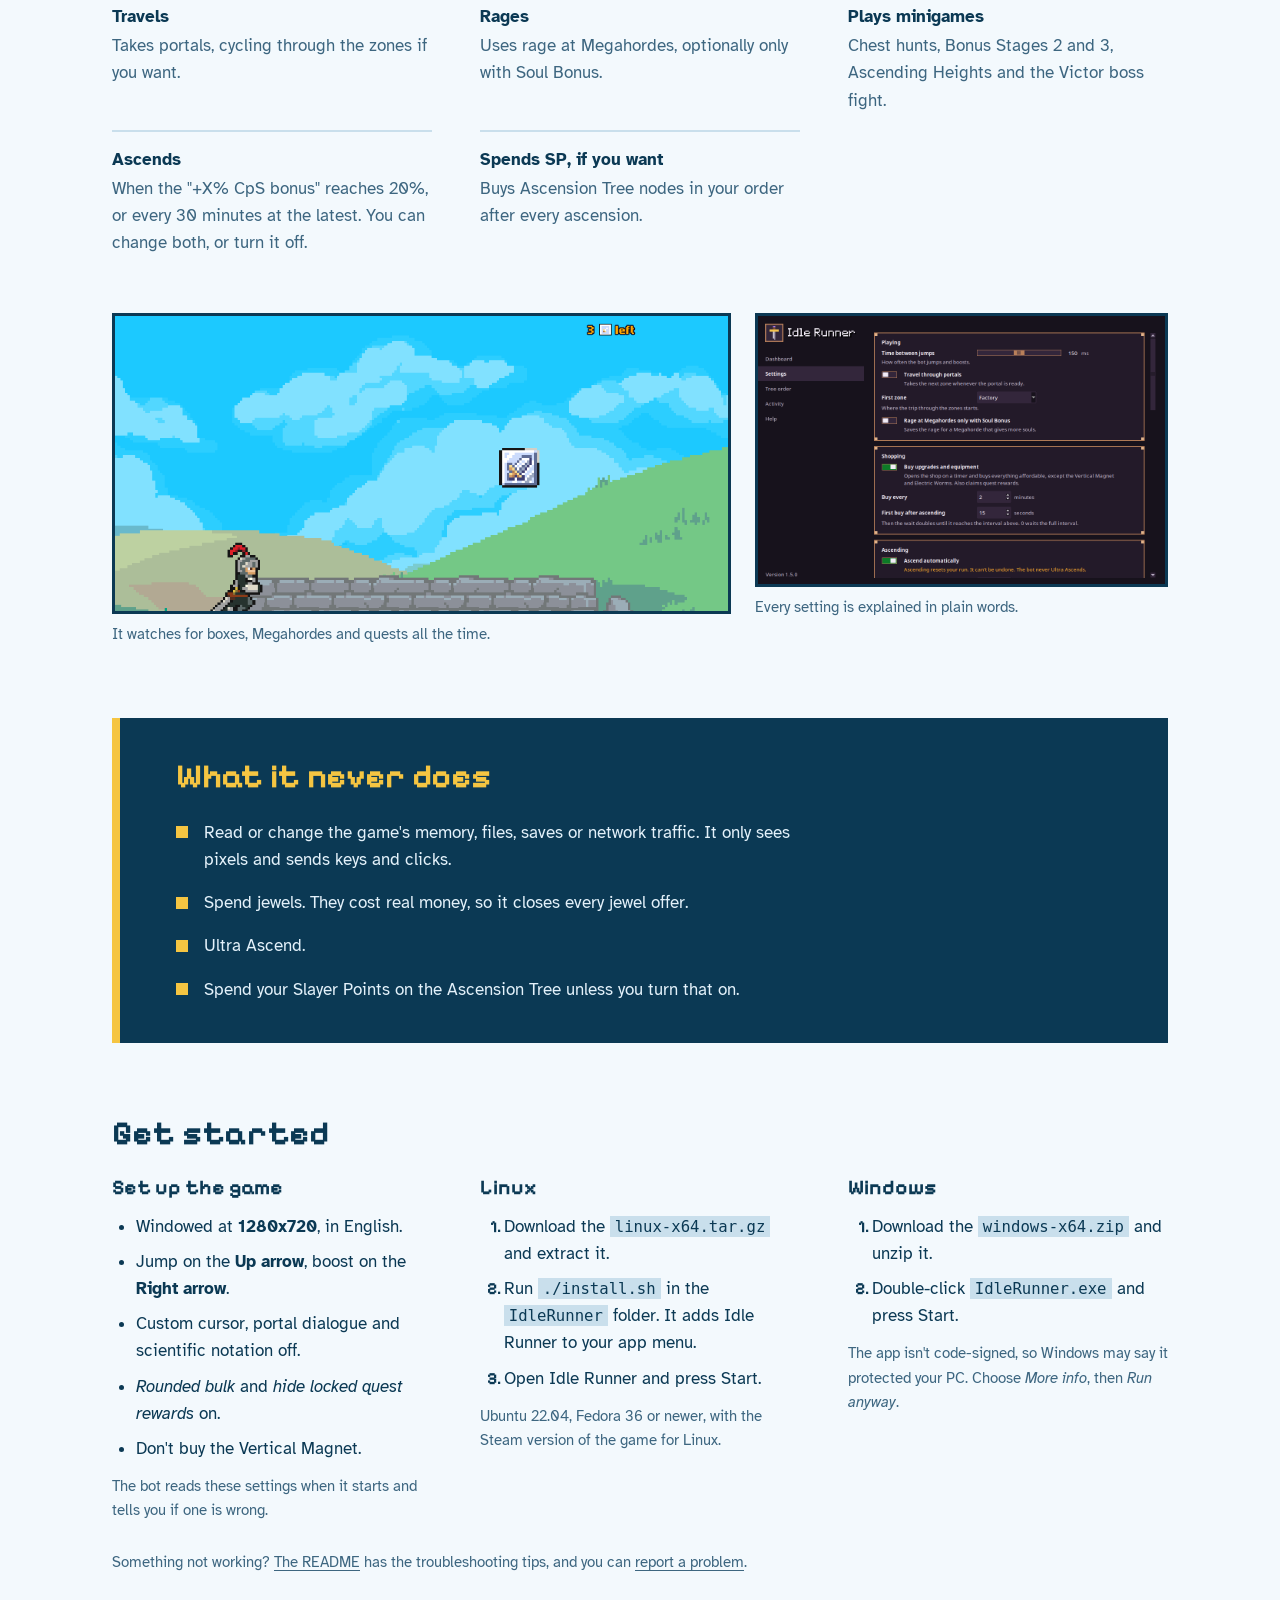
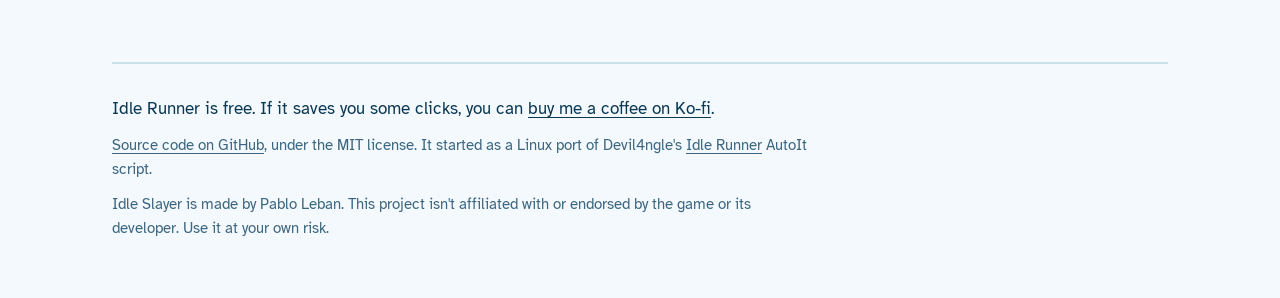
==== commit cc544050: "Release v2.0.0: Finalize Windows support, update default settings for auto-buying and ascending, and" ====
--- a/docs/index.html
+++ b/docs/index.html
@@ -168,7 +168,7 @@
     <p class="lede">An Idle Slayer bot for Linux and Windows. It plays for you while you're AFK, by looking at the screen and pressing keys.</p>
     <div class="download">
       <a class="btn" id="primary" href="https://github.com/santiguti/idle-slayer-bot/releases">Download for Linux</a>
-      <a class="alt" id="secondary" href="https://github.com/santiguti/idle-slayer-bot/releases">or for Windows (beta)</a>
+      <a class="alt" id="secondary" href="https://github.com/santiguti/idle-slayer-bot/releases">or for Windows</a>
     </div>
     <p class="fine" id="fine">Free and open source. For the Steam version of Idle Slayer.</p>
   </div>
@@ -192,7 +192,7 @@
       <div><dt>Travels</dt><dd>Takes portals, cycling through the zones if you want.</dd></div>
       <div><dt>Rages</dt><dd>Uses rage at Megahordes, optionally only with Soul Bonus.</dd></div>
       <div><dt>Plays minigames</dt><dd>Chest hunts, Bonus Stages 2 and 3, Ascending Heights and the Victor boss fight.</dd></div>
-      <div><dt>Ascends, if you want</dt><dd>On a timer, or when the "+X% CpS bonus" reaches the percentage you set.</dd></div>
+      <div><dt>Ascends</dt><dd>When the "+X% CpS bonus" reaches 20%, or every 30 minutes at the latest. You can change both, or turn it off.</dd></div>
       <div><dt>Spends SP, if you want</dt><dd>Buys Ascension Tree nodes in your order after every ascension.</dd></div>
     </dl>
 
@@ -215,7 +215,7 @@
         <li>Read or change the game's memory, files, saves or network traffic. It only sees pixels and sends keys and clicks.</li>
         <li>Spend jewels. They cost real money, so it closes every jewel offer.</li>
         <li>Ultra Ascend.</li>
-        <li>Ascend or spend your Slayer Points unless you turn that on.</li>
+        <li>Spend your Slayer Points on the Ascension Tree unless you turn that on.</li>
       </ul>
     </div>
   </section>
@@ -244,7 +244,7 @@
         <p class="note">Ubuntu 22.04, Fedora 36 or newer, with the Steam version of the game for Linux.</p>
       </div>
       <div>
-        <h3>Windows (beta)</h3>
+        <h3>Windows</h3>
         <ol>
           <li>Download the <code>windows-x64.zip</code> and unzip it.</li>
           <li>Double-click <code>IdleRunner.exe</code> and press Start.</li>
@@ -269,7 +269,7 @@
   const primary = document.getElementById("primary");
   const secondary = document.getElementById("secondary");
   if (windows) {
-    primary.textContent = "Download for Windows (beta)";
+    primary.textContent = "Download for Windows";
     secondary.textContent = "or for Linux";
   }
   fetch("https://api.github.com/repos/santiguti/idle-slayer-bot/releases?per_page=10")
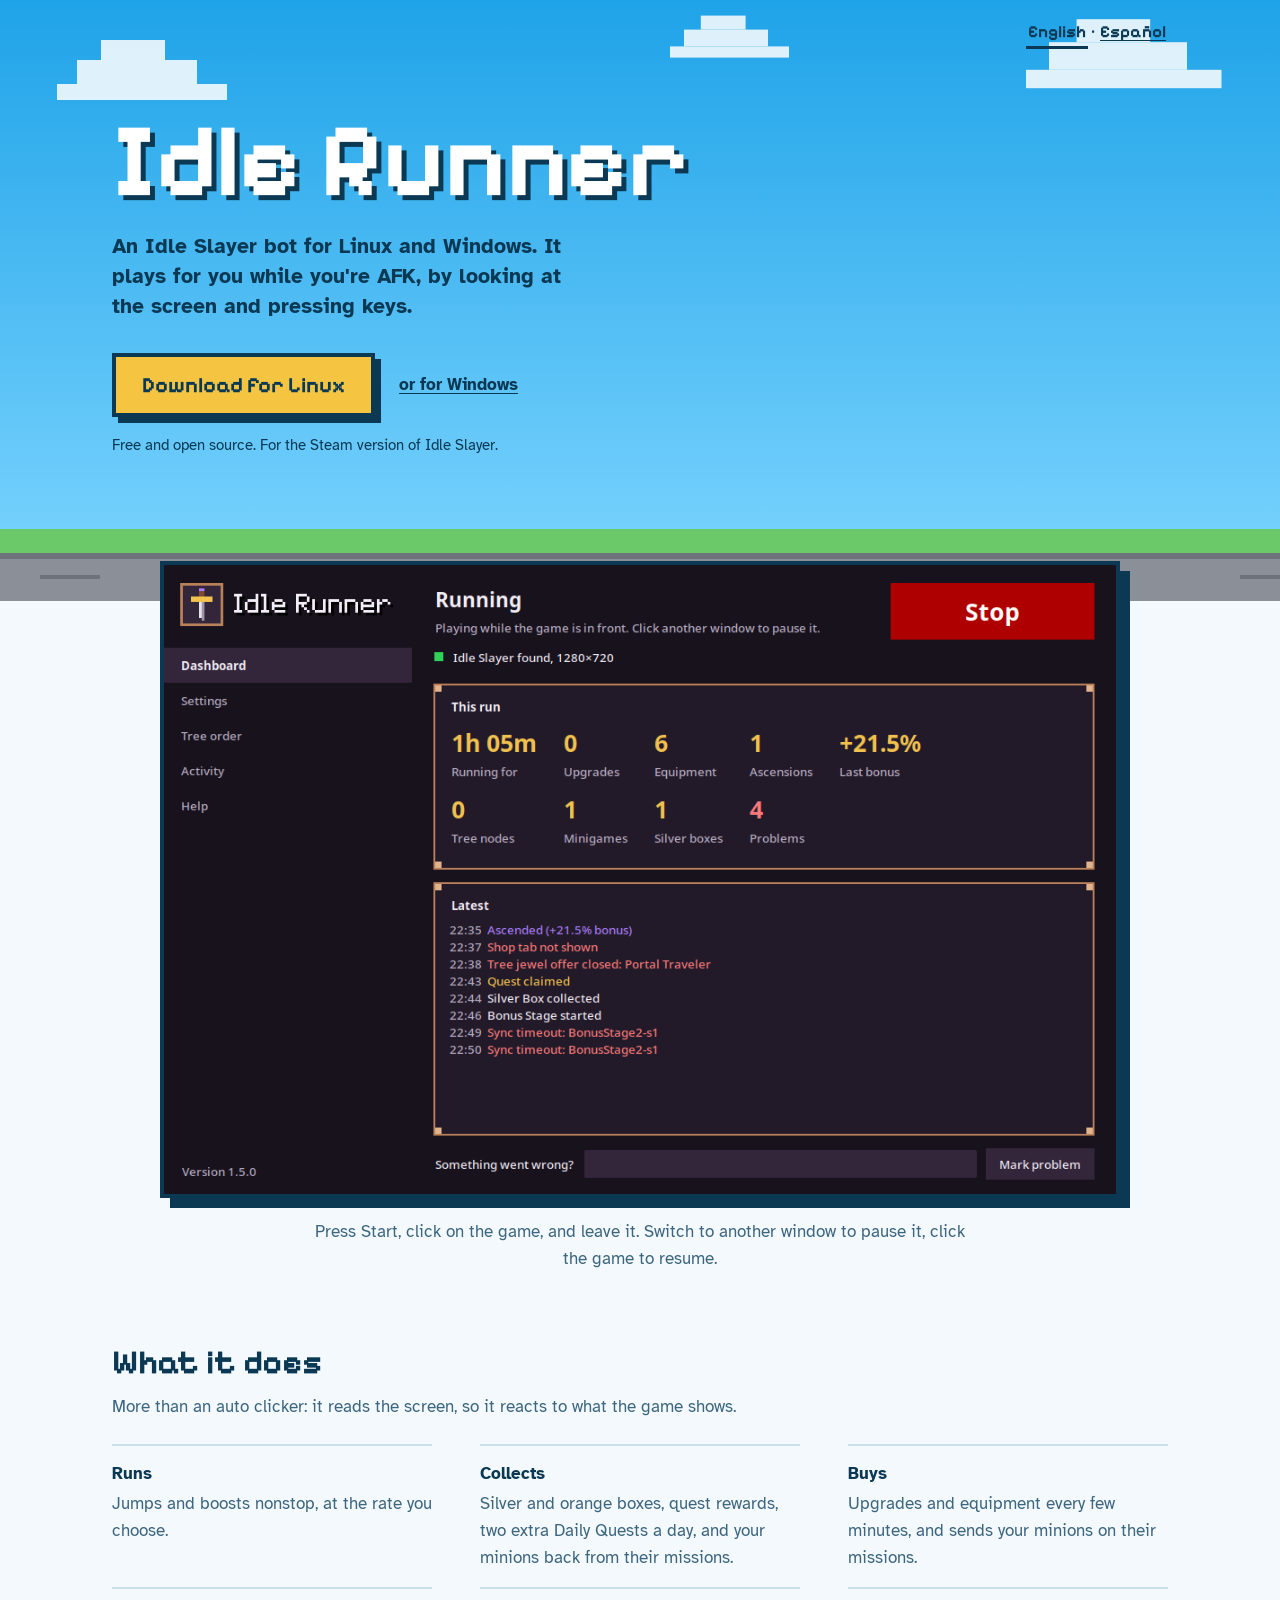
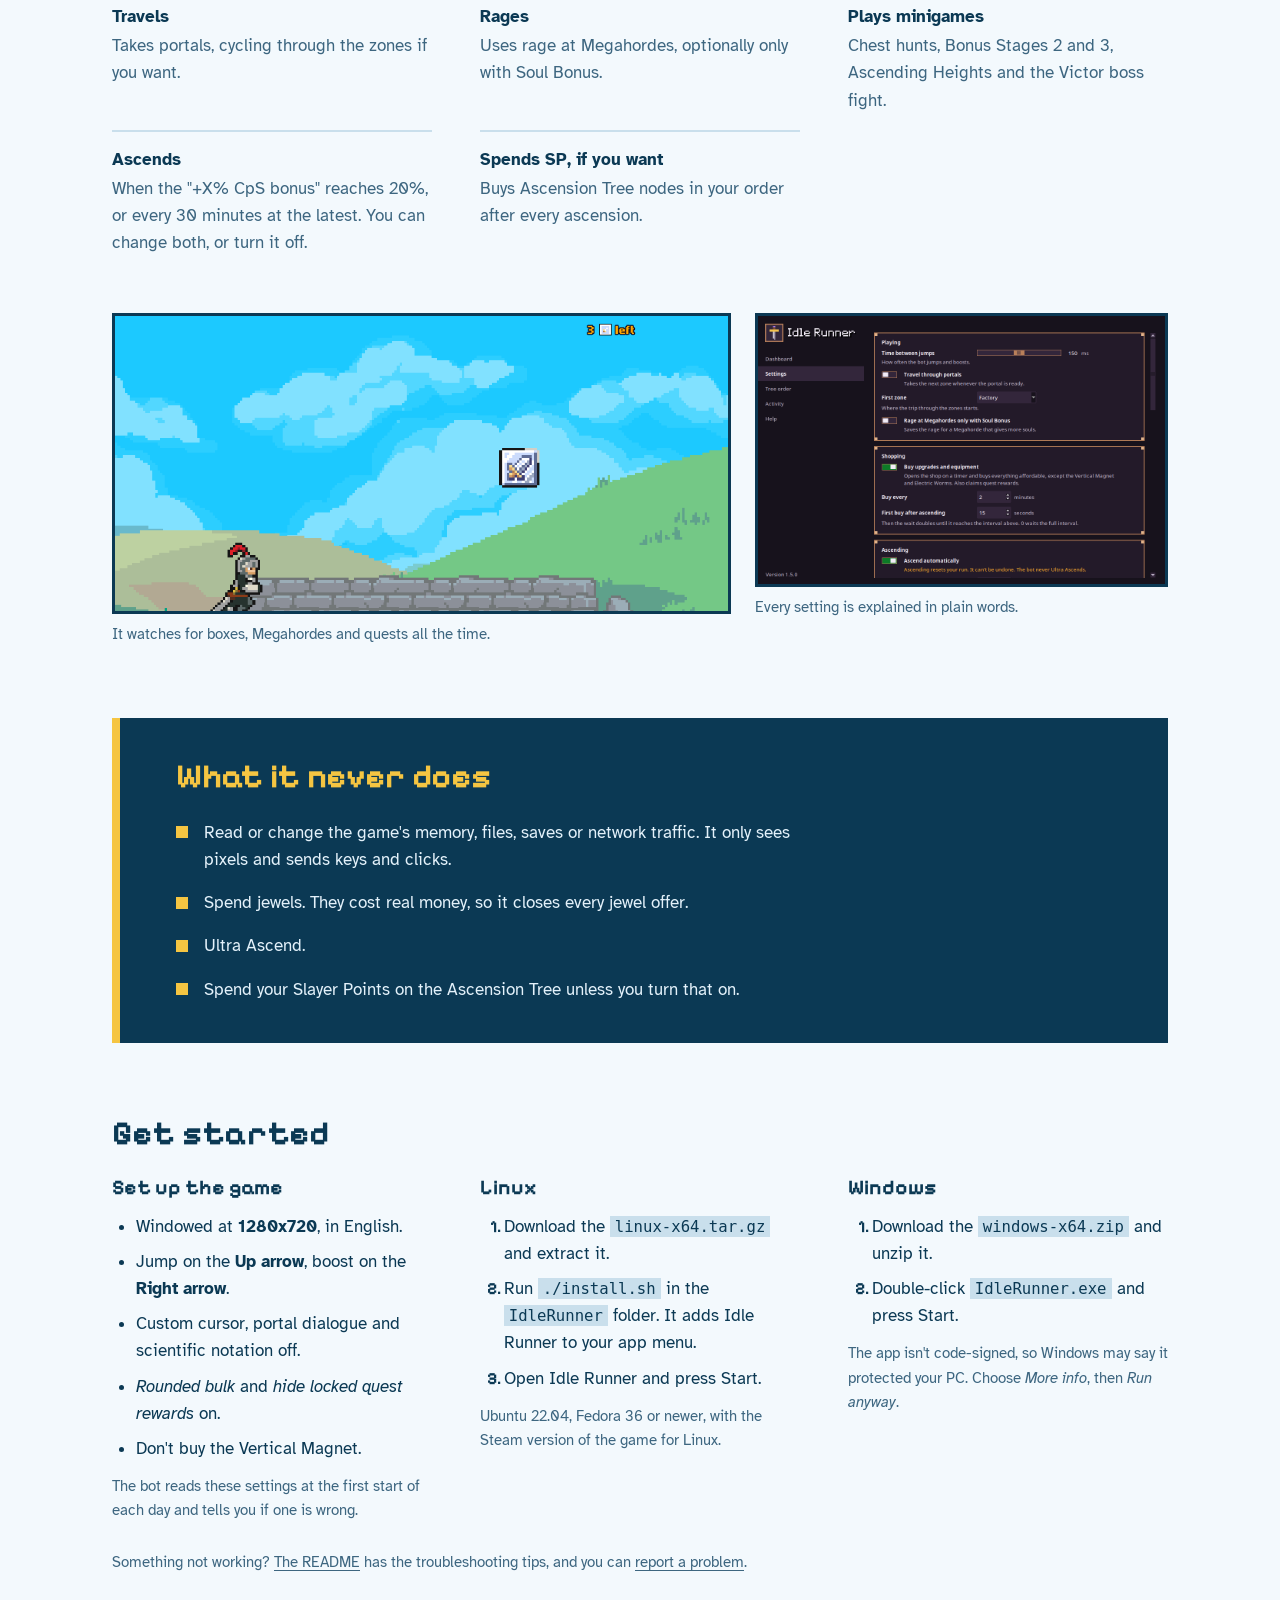
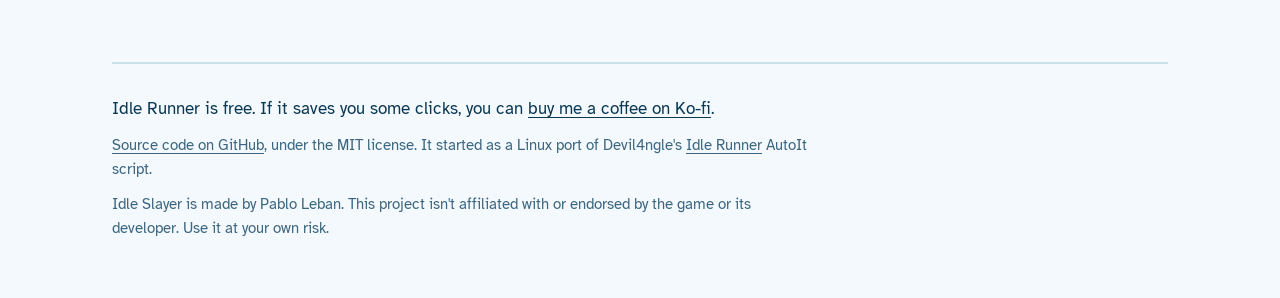
==== commit 68c82f9d: "Add Spanish documentation and improve state management - Implemented Spanish README and HTML documen" ====
--- a/docs/index.html
+++ b/docs/index.html
@@ -7,6 +7,20 @@
 <meta name="description" content="A free, open-source Idle Slayer bot for Linux and Windows. It plays while you're AFK: jumps, buys upgrades, plays the minigames and ascends by reading the screen. It never touches the game's memory or files.">
 <meta name="google-site-verification" content="YlcsuqXLsw6tF97Dkd7N-m231zilA92sx6ydpRYDbY8">
 <link rel="canonical" href="https://santiguti.github.io/idle-slayer-bot/">
+<link rel="alternate" hreflang="en" href="https://santiguti.github.io/idle-slayer-bot/">
+<link rel="alternate" hreflang="es" href="https://santiguti.github.io/idle-slayer-bot/es/">
+<link rel="alternate" hreflang="x-default" href="https://santiguti.github.io/idle-slayer-bot/">
+<script>
+  // Browsers that prefer Spanish to English get the Spanish page, unless the visitor picked a language with
+  // the switch (remembered in this browser). Search engines read English and find /es/ through hreflang.
+  (() => {
+    let picked = null;
+    try { picked = localStorage.getItem("lang"); } catch (e) {}
+    const preferred = (navigator.languages || [navigator.language || ""])
+      .map(l => l.slice(0, 2).toLowerCase()).find(l => l === "en" || l === "es");
+    if ((picked || preferred) === "es") location.replace("es/" + location.hash);
+  })();
+</script>
 <meta property="og:title" content="Idle Runner: Idle Slayer bot for Linux and Windows">
 <meta property="og:description" content="Plays Idle Slayer for you on Linux and Windows. Free and open source.">
 <meta property="og:image" content="https://santiguti.github.io/idle-slayer-bot/images/banner.png">
@@ -14,156 +28,14 @@
 <link rel="preconnect" href="https://fonts.googleapis.com">
 <link rel="preconnect" href="https://fonts.gstatic.com" crossorigin>
 <link href="https://fonts.googleapis.com/css2?family=Pixelify+Sans:wght@500;700&family=Atkinson+Hyperlegible:ital,wght@0,400;0,700;1,400&display=swap" rel="stylesheet">
-<style>
-  /* The banner's palette: sky, grass, gravel, coin gold and the navy of its outlines. */
-  :root {
-    --sky-top: #1fa3e8;
-    --sky-bottom: #7fd6ff;
-    --grass: #6cc96a;
-    --gravel: #8a8f98;
-    --gravel-dark: #6d727b;
-    --gold: #f5c542;
-    --gold-light: #ffe28a;
-    --navy: #0b3954;
-    --page: #f3f9fd;
-    --text: #0b3954;
-    --muted: #3d6680;
-    --rule: #c9dfec;
-    --pixel: "Pixelify Sans", "DejaVu Sans Mono", monospace;
-    --body: "Atkinson Hyperlegible", system-ui, sans-serif;
-  }
-  @media (prefers-color-scheme: dark) {
-    :root:not([data-theme="light"]) {
-      --page: #0a2233;
-      --text: #e3f1fa;
-      --muted: #9dbdd2;
-      --rule: #1d4560;
-    }
-  }
-  :root[data-theme="dark"] { --page: #0a2233; --text: #e3f1fa; --muted: #9dbdd2; --rule: #1d4560; }
-
-  * { box-sizing: border-box; }
-  html { -webkit-text-size-adjust: 100%; }
-  body {
-    margin: 0;
-    background: var(--page);
-    color: var(--text);
-    font: 1.0625rem/1.6 var(--body);
-  }
-  img { max-width: 100%; height: auto; display: block; }
-  a { color: inherit; text-underline-offset: 3px; }
-  :focus-visible { outline: 3px solid var(--gold); outline-offset: 3px; }
-  .wrap { max-width: 68rem; margin: 0 auto; padding: 0 16px; }
-
-  /* Hero: the game's world, with the ground scrolling under it as if running. */
-  .sky {
-    position: relative;
-    background: linear-gradient(var(--sky-top), var(--sky-bottom));
-    color: var(--navy);
-    overflow: hidden;
-  }
-  .cloud { position: absolute; background: #fff; opacity: .85; }
-  .cloud::before, .cloud::after { content: ""; position: absolute; background: inherit; }
-  .cloud { width: 120px; height: 24px; }
-  .cloud::before { width: 64px; height: 20px; left: 24px; top: -20px; }
-  .cloud::after { width: 170px; height: 16px; left: -20px; top: 24px; }
-  .c1 { left: 6%; top: 60px; }
-  .c2 { right: 8%; top: 44px; transform: scale(1.15); }
-  .c3 { left: 52%; top: 26px; transform: scale(.7); }
-
-  .hero { position: relative; padding: 112px 16px 72px; max-width: 68rem; margin: 0 auto; }
-  h1 {
-    font: 700 clamp(3rem, 9vw, 6.5rem)/0.95 var(--pixel);
-    margin: 0;
-    color: #fff;
-    text-shadow: 5px 5px 0 var(--navy);
-    letter-spacing: -0.01em;
-  }
-  .lede { font-size: 1.3rem; line-height: 1.45; max-width: 34ch; margin: 20px 0 32px; font-weight: 700; }
-
-  .download { display: flex; flex-wrap: wrap; align-items: center; gap: 12px 24px; }
-  .btn {
-    display: inline-block;
-    font: 700 1.35rem/1 var(--pixel);
-    color: var(--navy);
-    background: var(--gold);
-    border: 4px solid var(--navy);
-    box-shadow: 6px 6px 0 var(--navy);
-    padding: 18px 26px 16px;
-    text-decoration: none;
-    transition: transform .08s, box-shadow .08s;
-  }
-  .btn:hover { background: var(--gold-light); }
-  .btn:active { transform: translate(4px, 4px); box-shadow: 2px 2px 0 var(--navy); }
-  .alt { font-weight: 700; }
-  .fine { margin: 16px 0 0; font-size: .95rem; max-width: 52ch; }
-
-  .ground { position: relative; height: 72px; background: var(--grass); }
-  .ground::after {
-    content: "";
-    position: absolute; left: 0; right: 0; bottom: 0; height: 48px;
-    background:
-      linear-gradient(var(--gravel-dark) 6px, transparent 6px),
-      repeating-linear-gradient(90deg, transparent 0 40px, var(--gravel-dark) 40px 100px, transparent 100px 200px),
-      var(--gravel);
-    background-size: 100% 100%, 400px 4px, 100% 100%;
-    background-position: 0 0, 0 22px, 0 0;
-    background-repeat: no-repeat, repeat-x, no-repeat;
-    animation: run 2.4s linear infinite;
-  }
-  @keyframes run { to { background-position: 0 0, -400px 22px, 0 0; } }
-  @media (prefers-reduced-motion: reduce) { .ground::after { animation: none; } .btn { transition: none; } }
-
-  /* The app window sits on the ground line. */
-  .shot { margin-top: -40px; position: relative; }
-  .shot img { border: 4px solid var(--navy); box-shadow: 10px 10px 0 var(--navy); width: 100%; max-width: 60rem; margin: 0 auto; }
-  .shot p { text-align: center; color: var(--muted); margin: 20px auto 0; max-width: 60ch; }
-
-  section { padding: 72px 0 0; }
-  h2 { font: 700 2.1rem/1.1 var(--pixel); margin: 0 0 24px; }
-  h3 { font: 700 1.3rem/1.2 var(--pixel); margin: 0 0 12px; }
-
-  .intro { color: var(--muted); margin: -12px 0 24px; max-width: 60ch; }
-  .does { display: grid; grid-template-columns: repeat(auto-fit, minmax(19rem, 1fr)); gap: 0 48px; margin: 0; }
-  .does div { border-top: 2px solid var(--rule); padding: 14px 0 16px; }
-  .does dt { font-weight: 700; }
-  .does dd { margin: 2px 0 0; color: var(--muted); }
-
-  .gallery { display: grid; grid-template-columns: 1.5fr 1fr; gap: 24px; margin-top: 40px; align-items: start; }
-  .gallery img { border: 3px solid var(--navy); }
-  .gallery figcaption { color: var(--muted); font-size: .95rem; margin-top: 8px; }
-  .gallery figure { margin: 0; }
-
-  /* The promises: the navy of the banner's labels, with the coin gold. */
-  .never { background: var(--navy); color: #e3f1fa; padding: 40px clamp(20px, 5vw, 56px); border-left: 8px solid var(--gold); }
-  .never h2 { color: var(--gold); }
-  .never ul { list-style: none; margin: 0; padding: 0; display: grid; gap: 16px; }
-  .never li { padding-left: 28px; position: relative; max-width: 60ch; }
-  .never li::before { content: ""; position: absolute; left: 0; top: .45em; width: 12px; height: 12px; background: var(--gold); }
-
-  .steps { display: grid; grid-template-columns: repeat(auto-fit, minmax(19rem, 1fr)); gap: 32px 48px; }
-  .steps ol, .steps ul { margin: 0; padding-left: 1.4em; }
-  .steps li { margin-bottom: 8px; }
-  .steps li::marker { font-family: var(--pixel); font-weight: 700; }
-  code { font: .92em/1.4 ui-monospace, "DejaVu Sans Mono", monospace; background: var(--rule); padding: 1px 5px; overflow-wrap: anywhere; }
-  .note { color: var(--muted); font-size: .95rem; margin-top: 12px; }
-
-  footer { margin-top: 88px; border-top: 2px solid var(--rule); padding: 32px 0 48px; color: var(--muted); font-size: .95rem; }
-  footer p { margin: 0 0 10px; max-width: 70ch; }
-  footer .support { color: var(--text); font-size: 1.05rem; }
-
-  @media (max-width: 40rem) {
-    .hero { padding-top: 88px; }
-    .gallery { grid-template-columns: 1fr; }
-    .shot img { box-shadow: 6px 6px 0 var(--navy); }
-  }
-</style>
+<link rel="stylesheet" href="style.css">
 </head>
 <body>
 
 <header class="sky">
   <div class="cloud c1"></div><div class="cloud c2"></div><div class="cloud c3"></div>
   <div class="hero">
+    <p class="lang"><strong aria-current="page">English</strong> · <a href="es/" hreflang="es" lang="es" data-lang="es">Español</a></p>
     <h1>Idle Runner</h1>
     <p class="lede">An Idle Slayer bot for Linux and Windows. It plays for you while you're AFK, by looking at the screen and pressing keys.</p>
     <div class="download">
@@ -232,7 +104,7 @@
           <li><em>Rounded bulk</em> and <em>hide locked quest rewards</em> on.</li>
           <li>Don't buy the Vertical Magnet.</li>
         </ul>
-        <p class="note">The bot reads these settings when it starts and tells you if one is wrong.</p>
+        <p class="note">The bot reads these settings at the first start of each day and tells you if one is wrong.</p>
       </div>
       <div>
         <h3>Linux</h3>
@@ -263,6 +135,11 @@
 </main>
 
 <script>
+  // The language switch: remember the visitor's pick, so the language check above doesn't override it.
+  for (const link of document.querySelectorAll("[data-lang]")) {
+    link.addEventListener("click", () => { try { localStorage.setItem("lang", link.dataset.lang); } catch (e) {} });
+  }
+
   // Point the buttons straight at the newest release's files. Without the API (offline, rate limit) they keep
   // linking to the Releases page.
   const windows = /Windows/.test(navigator.userAgent);
--- a/docs/style.css
+++ b/docs/style.css
@@ -0,0 +1,147 @@
+/* Shared by the English (index.html) and Spanish (es/index.html) pages. */
+/* The banner's palette: sky, grass, gravel, coin gold and the navy of its outlines. */
+:root {
+  --sky-top: #1fa3e8;
+  --sky-bottom: #7fd6ff;
+  --grass: #6cc96a;
+  --gravel: #8a8f98;
+  --gravel-dark: #6d727b;
+  --gold: #f5c542;
+  --gold-light: #ffe28a;
+  --navy: #0b3954;
+  --page: #f3f9fd;
+  --text: #0b3954;
+  --muted: #3d6680;
+  --rule: #c9dfec;
+  --pixel: "Pixelify Sans", "DejaVu Sans Mono", monospace;
+  --body: "Atkinson Hyperlegible", system-ui, sans-serif;
+}
+@media (prefers-color-scheme: dark) {
+  :root:not([data-theme="light"]) {
+    --page: #0a2233;
+    --text: #e3f1fa;
+    --muted: #9dbdd2;
+    --rule: #1d4560;
+  }
+}
+:root[data-theme="dark"] { --page: #0a2233; --text: #e3f1fa; --muted: #9dbdd2; --rule: #1d4560; }
+
+* { box-sizing: border-box; }
+html { -webkit-text-size-adjust: 100%; }
+body {
+  margin: 0;
+  background: var(--page);
+  color: var(--text);
+  font: 1.0625rem/1.6 var(--body);
+}
+img { max-width: 100%; height: auto; display: block; }
+a { color: inherit; text-underline-offset: 3px; }
+:focus-visible { outline: 3px solid var(--gold); outline-offset: 3px; }
+.wrap { max-width: 68rem; margin: 0 auto; padding: 0 16px; }
+
+/* Hero: the game's world, with the ground scrolling under it as if running. */
+.sky {
+  position: relative;
+  background: linear-gradient(var(--sky-top), var(--sky-bottom));
+  color: var(--navy);
+  overflow: hidden;
+}
+.cloud { position: absolute; background: #fff; opacity: .85; }
+.cloud::before, .cloud::after { content: ""; position: absolute; background: inherit; }
+.cloud { width: 120px; height: 24px; }
+.cloud::before { width: 64px; height: 20px; left: 24px; top: -20px; }
+.cloud::after { width: 170px; height: 16px; left: -20px; top: 24px; }
+.c1 { left: 6%; top: 60px; }
+.c2 { right: 8%; top: 44px; transform: scale(1.15); }
+.c3 { left: 52%; top: 26px; transform: scale(.7); }
+
+.hero { position: relative; padding: 112px 16px 72px; max-width: 68rem; margin: 0 auto; }
+/* The language switch, top right over the sky. */
+.lang { position: absolute; top: 24px; right: 16px; margin: 0; font: 700 1.05rem/1 var(--pixel); }
+.lang a, .lang strong { color: var(--navy); padding: 4px 2px; }
+.lang strong { border-bottom: 3px solid var(--navy); }
+h1 {
+  font: 700 clamp(3rem, 9vw, 6.5rem)/0.95 var(--pixel);
+  margin: 0;
+  color: #fff;
+  text-shadow: 5px 5px 0 var(--navy);
+  letter-spacing: -0.01em;
+}
+.lede { font-size: 1.3rem; line-height: 1.45; max-width: 34ch; margin: 20px 0 32px; font-weight: 700; }
+
+.download { display: flex; flex-wrap: wrap; align-items: center; gap: 12px 24px; }
+.btn {
+  display: inline-block;
+  font: 700 1.35rem/1 var(--pixel);
+  color: var(--navy);
+  background: var(--gold);
+  border: 4px solid var(--navy);
+  box-shadow: 6px 6px 0 var(--navy);
+  padding: 18px 26px 16px;
+  text-decoration: none;
+  transition: transform .08s, box-shadow .08s;
+}
+.btn:hover { background: var(--gold-light); }
+.btn:active { transform: translate(4px, 4px); box-shadow: 2px 2px 0 var(--navy); }
+.alt { font-weight: 700; }
+.fine { margin: 16px 0 0; font-size: .95rem; max-width: 52ch; }
+
+.ground { position: relative; height: 72px; background: var(--grass); }
+.ground::after {
+  content: "";
+  position: absolute; left: 0; right: 0; bottom: 0; height: 48px;
+  background:
+    linear-gradient(var(--gravel-dark) 6px, transparent 6px),
+    repeating-linear-gradient(90deg, transparent 0 40px, var(--gravel-dark) 40px 100px, transparent 100px 200px),
+    var(--gravel);
+  background-size: 100% 100%, 400px 4px, 100% 100%;
+  background-position: 0 0, 0 22px, 0 0;
+  background-repeat: no-repeat, repeat-x, no-repeat;
+  animation: run 2.4s linear infinite;
+}
+@keyframes run { to { background-position: 0 0, -400px 22px, 0 0; } }
+@media (prefers-reduced-motion: reduce) { .ground::after { animation: none; } .btn { transition: none; } }
+
+/* The app window sits on the ground line. */
+.shot { margin-top: -40px; position: relative; }
+.shot img { border: 4px solid var(--navy); box-shadow: 10px 10px 0 var(--navy); width: 100%; max-width: 60rem; margin: 0 auto; }
+.shot p { text-align: center; color: var(--muted); margin: 20px auto 0; max-width: 60ch; }
+
+section { padding: 72px 0 0; }
+h2 { font: 700 2.1rem/1.1 var(--pixel); margin: 0 0 24px; }
+h3 { font: 700 1.3rem/1.2 var(--pixel); margin: 0 0 12px; }
+
+.intro { color: var(--muted); margin: -12px 0 24px; max-width: 60ch; }
+.does { display: grid; grid-template-columns: repeat(auto-fit, minmax(19rem, 1fr)); gap: 0 48px; margin: 0; }
+.does div { border-top: 2px solid var(--rule); padding: 14px 0 16px; }
+.does dt { font-weight: 700; }
+.does dd { margin: 2px 0 0; color: var(--muted); }
+
+.gallery { display: grid; grid-template-columns: 1.5fr 1fr; gap: 24px; margin-top: 40px; align-items: start; }
+.gallery img { border: 3px solid var(--navy); }
+.gallery figcaption { color: var(--muted); font-size: .95rem; margin-top: 8px; }
+.gallery figure { margin: 0; }
+
+/* The promises: the navy of the banner's labels, with the coin gold. */
+.never { background: var(--navy); color: #e3f1fa; padding: 40px clamp(20px, 5vw, 56px); border-left: 8px solid var(--gold); }
+.never h2 { color: var(--gold); }
+.never ul { list-style: none; margin: 0; padding: 0; display: grid; gap: 16px; }
+.never li { padding-left: 28px; position: relative; max-width: 60ch; }
+.never li::before { content: ""; position: absolute; left: 0; top: .45em; width: 12px; height: 12px; background: var(--gold); }
+
+.steps { display: grid; grid-template-columns: repeat(auto-fit, minmax(19rem, 1fr)); gap: 32px 48px; }
+.steps ol, .steps ul { margin: 0; padding-left: 1.4em; }
+.steps li { margin-bottom: 8px; }
+.steps li::marker { font-family: var(--pixel); font-weight: 700; }
+code { font: .92em/1.4 ui-monospace, "DejaVu Sans Mono", monospace; background: var(--rule); padding: 1px 5px; overflow-wrap: anywhere; }
+.note { color: var(--muted); font-size: .95rem; margin-top: 12px; }
+
+footer { margin-top: 88px; border-top: 2px solid var(--rule); padding: 32px 0 48px; color: var(--muted); font-size: .95rem; }
+footer p { margin: 0 0 10px; max-width: 70ch; }
+footer .support { color: var(--text); font-size: 1.05rem; }
+
+@media (max-width: 40rem) {
+  .hero { padding-top: 88px; }
+  .gallery { grid-template-columns: 1fr; }
+  .shot img { box-shadow: 6px 6px 0 var(--navy); }
+}
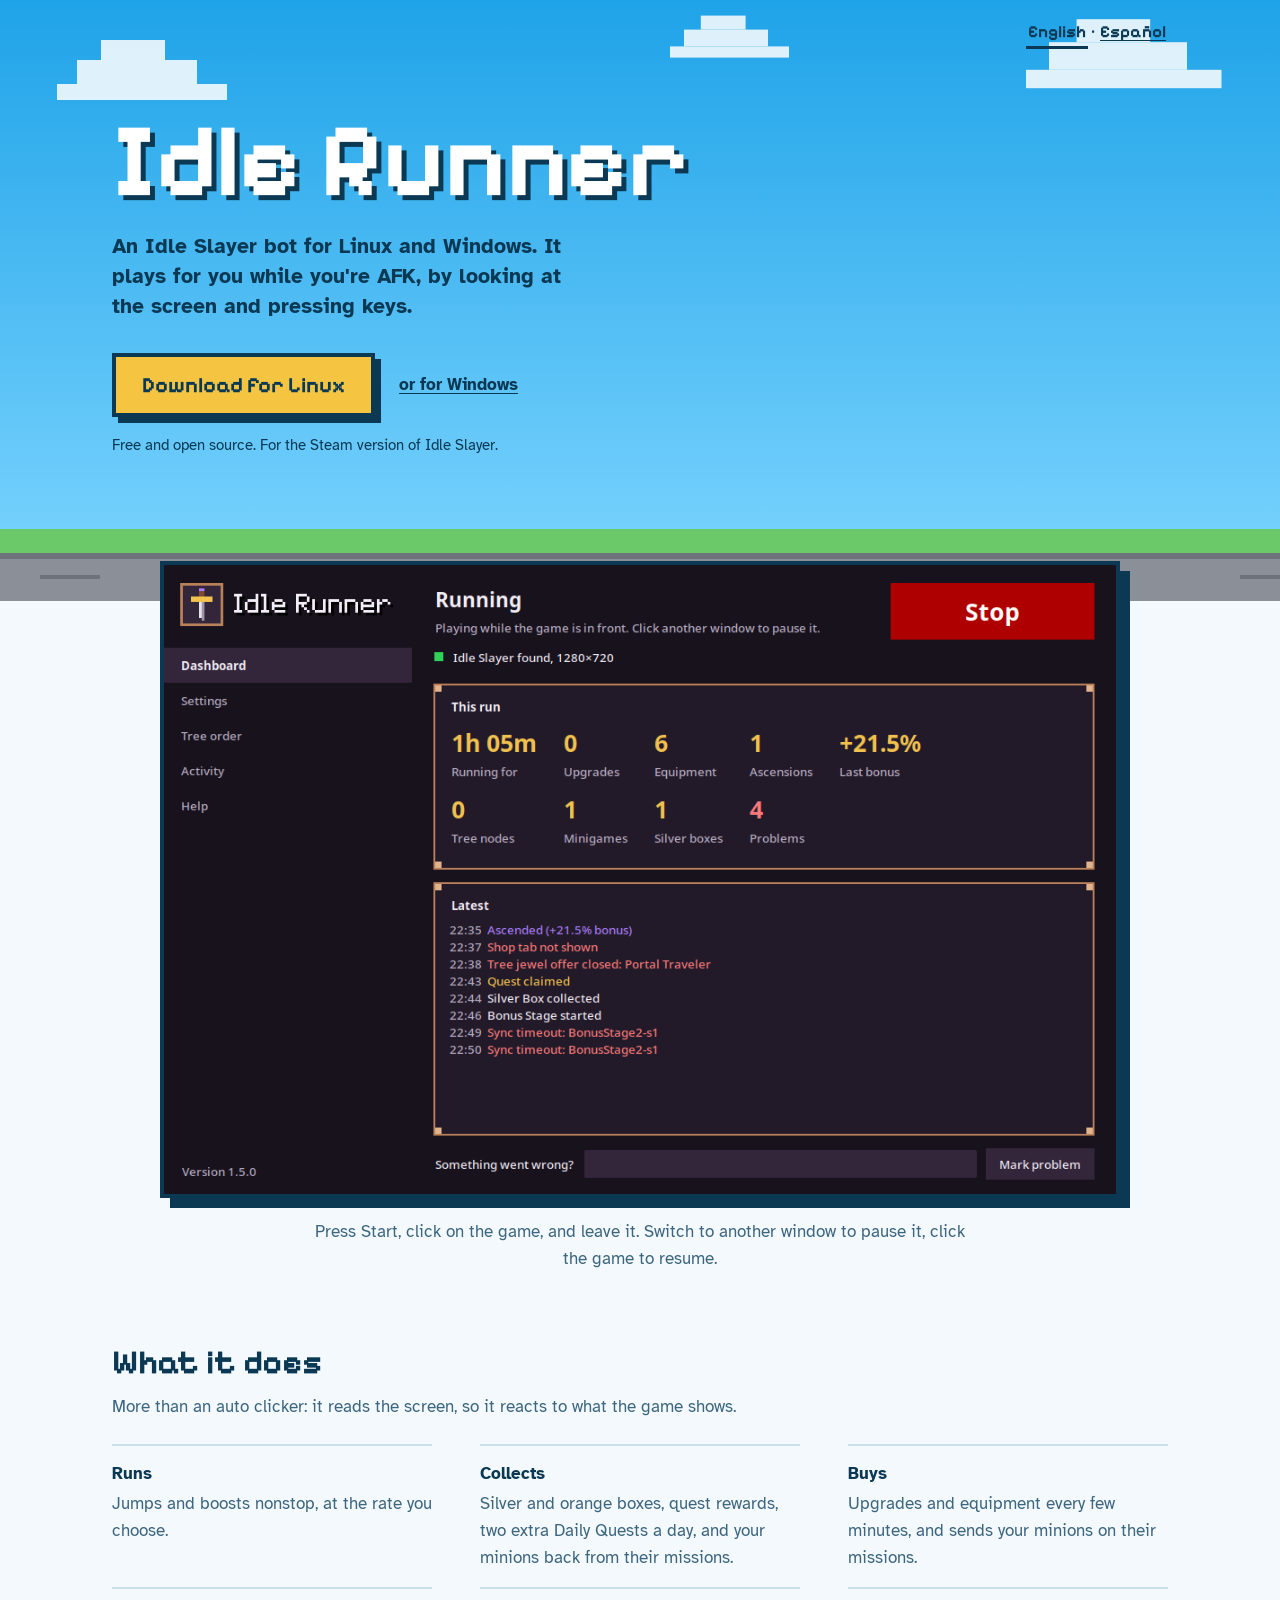
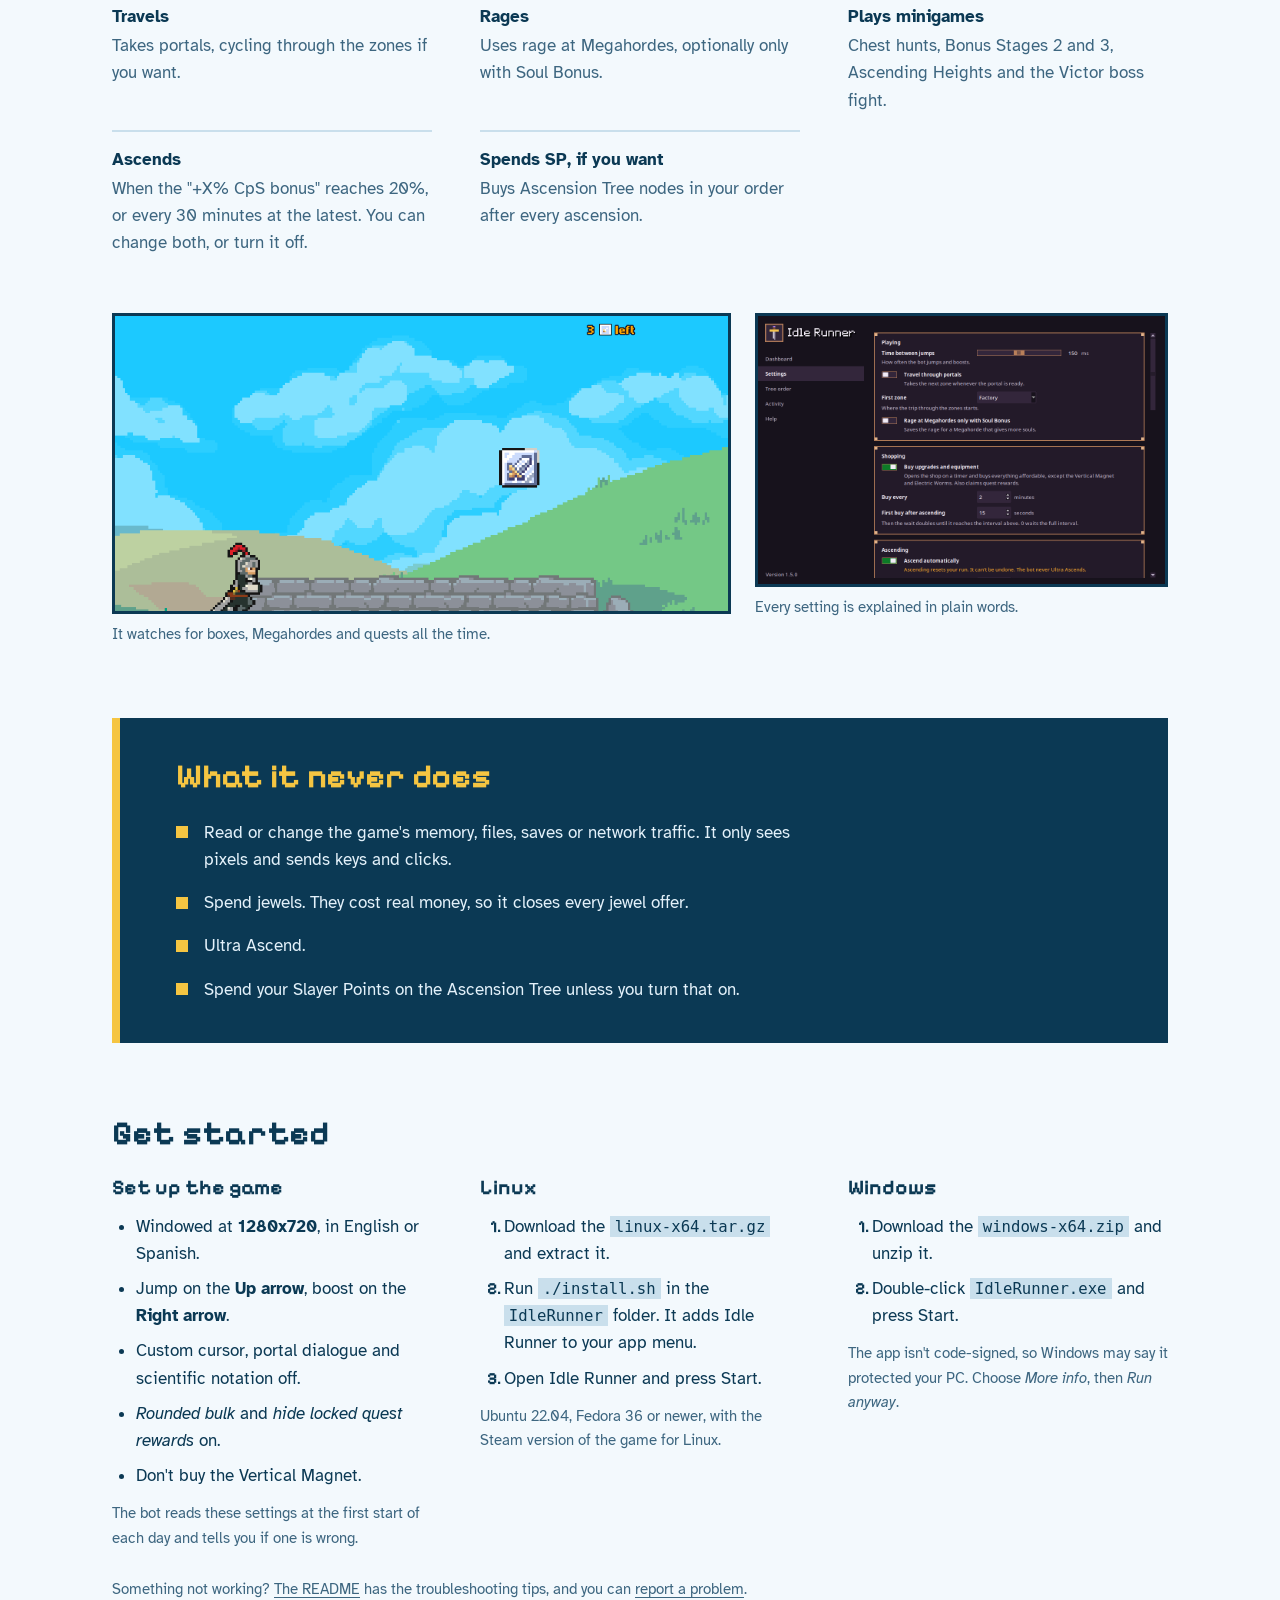
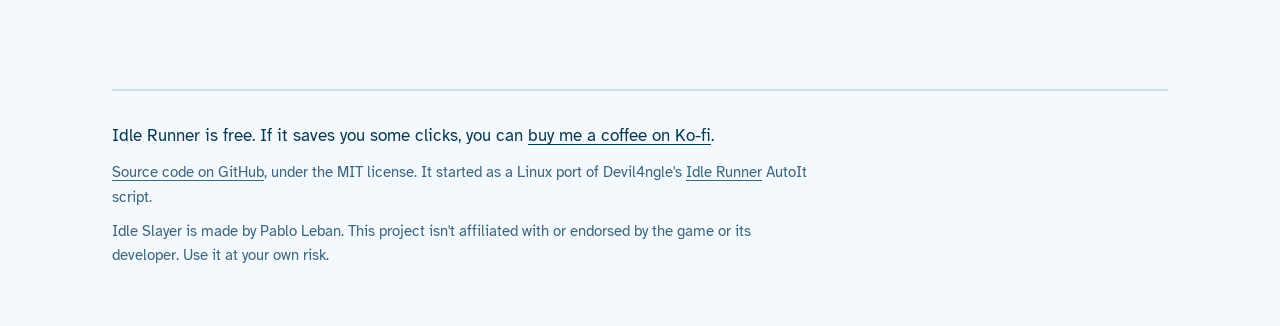
==== commit bf942522: "Release v2.2.0: Idle Runner in Spanish, the game played in Spanish, minion fixes" ====
--- a/docs/index.html
+++ b/docs/index.html
@@ -98,7 +98,7 @@
       <div>
         <h3>Set up the game</h3>
         <ul>
-          <li>Windowed at <strong>1280x720</strong>, in English.</li>
+          <li>Windowed at <strong>1280x720</strong>, in English or Spanish.</li>
           <li>Jump on the <strong>Up arrow</strong>, boost on the <strong>Right arrow</strong>.</li>
           <li>Custom cursor, portal dialogue and scientific notation off.</li>
           <li><em>Rounded bulk</em> and <em>hide locked quest rewards</em> on.</li>
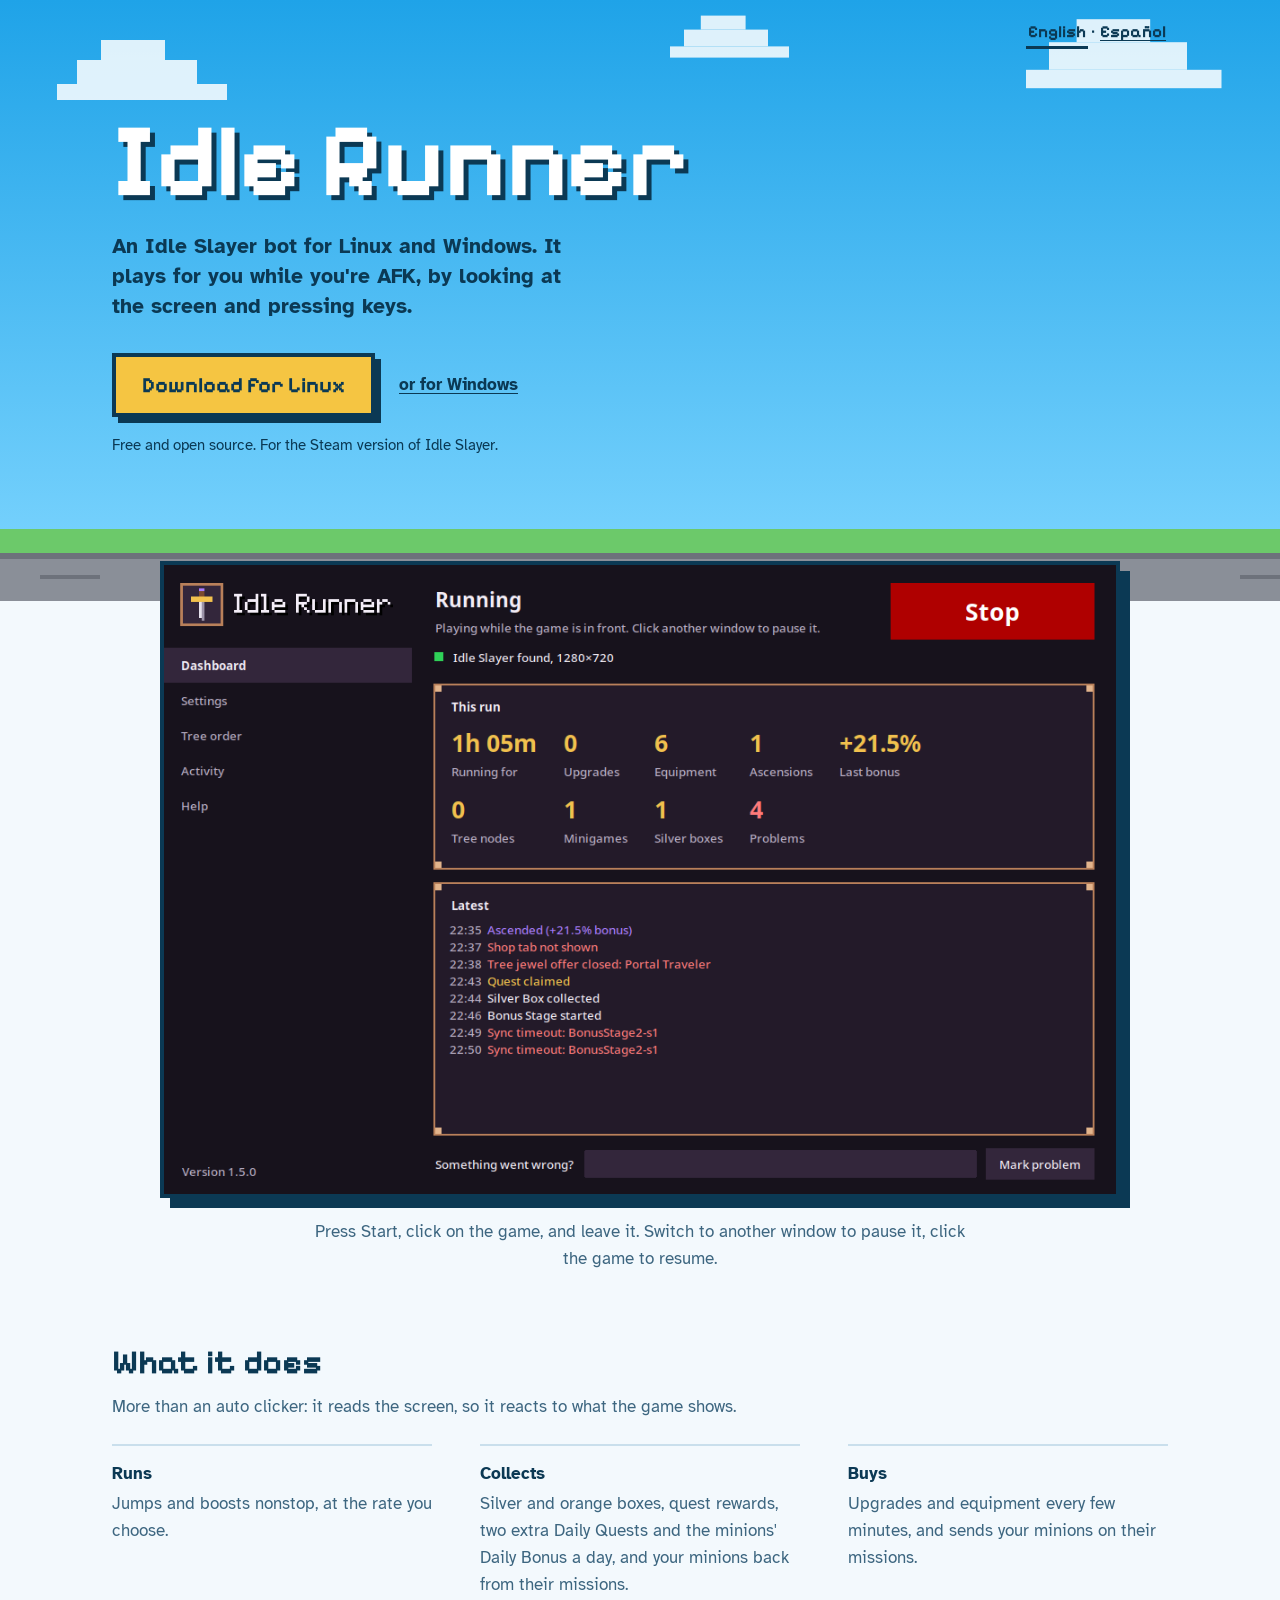
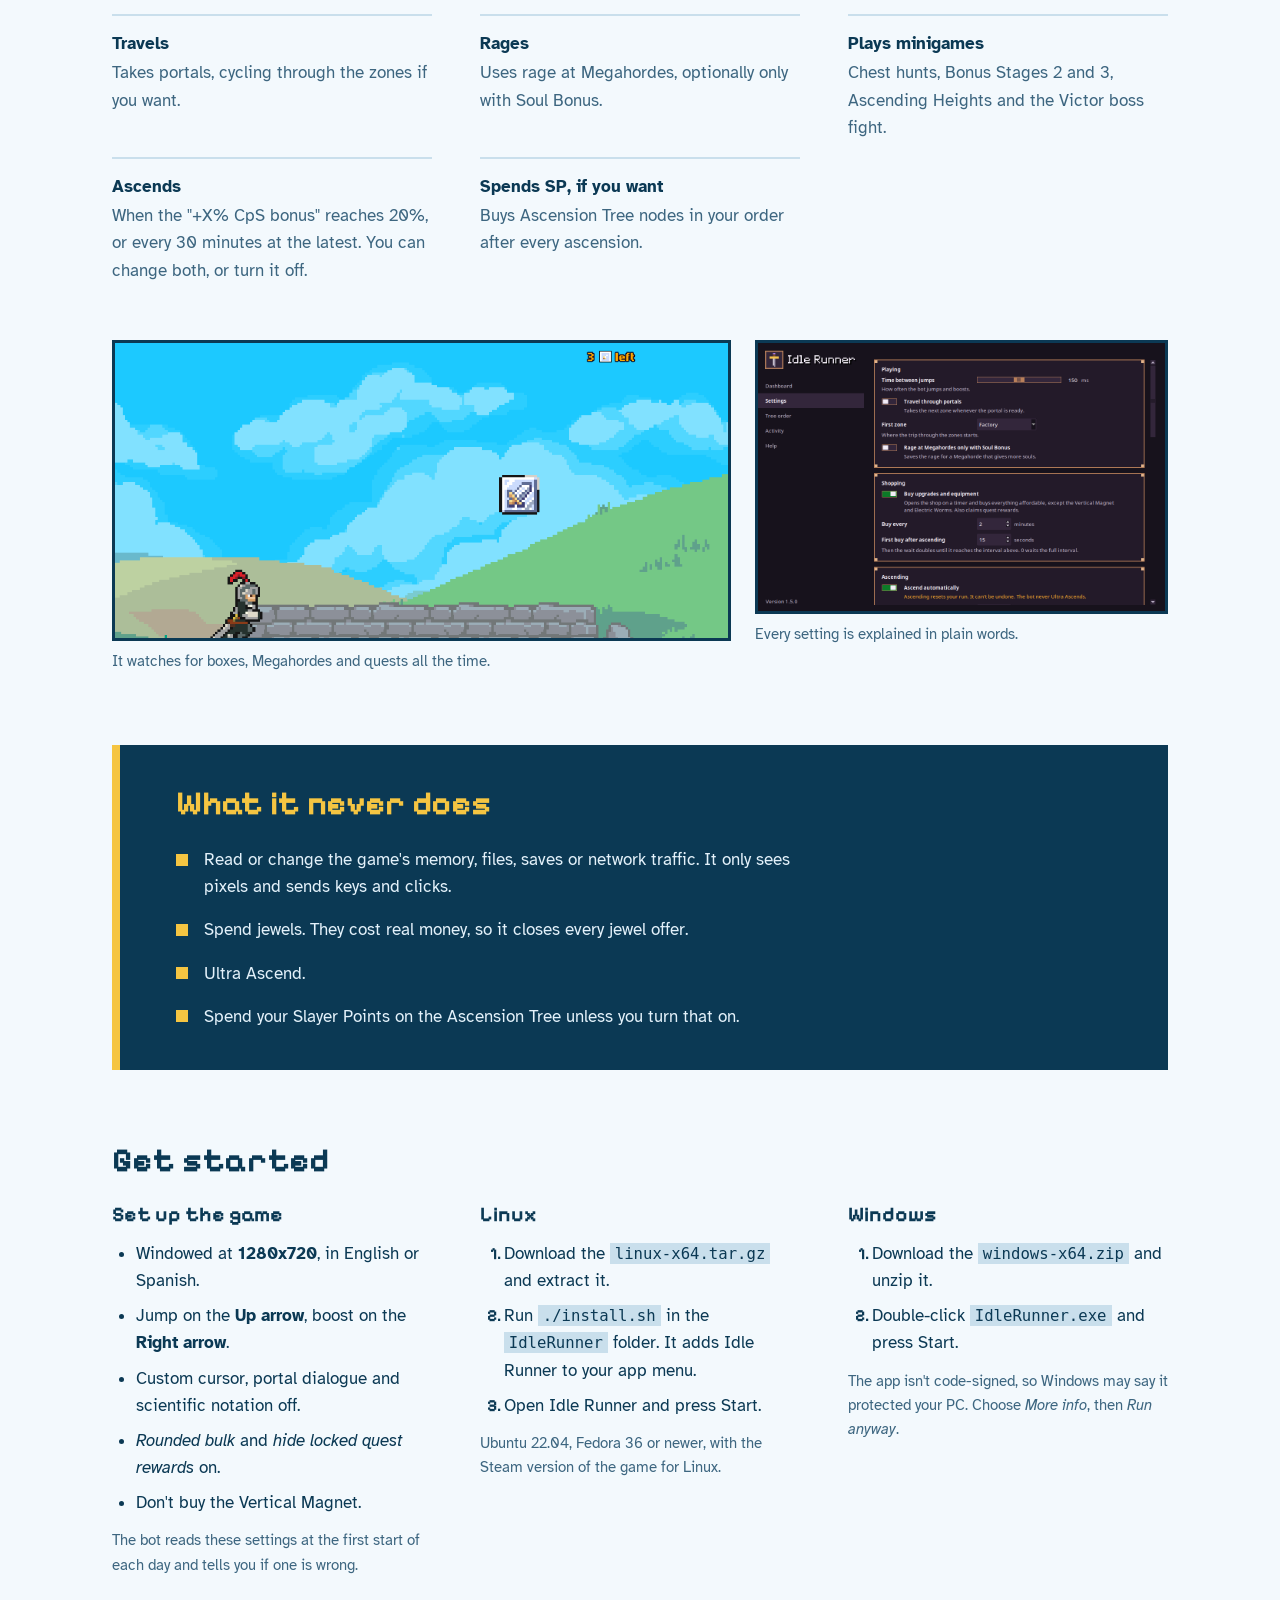
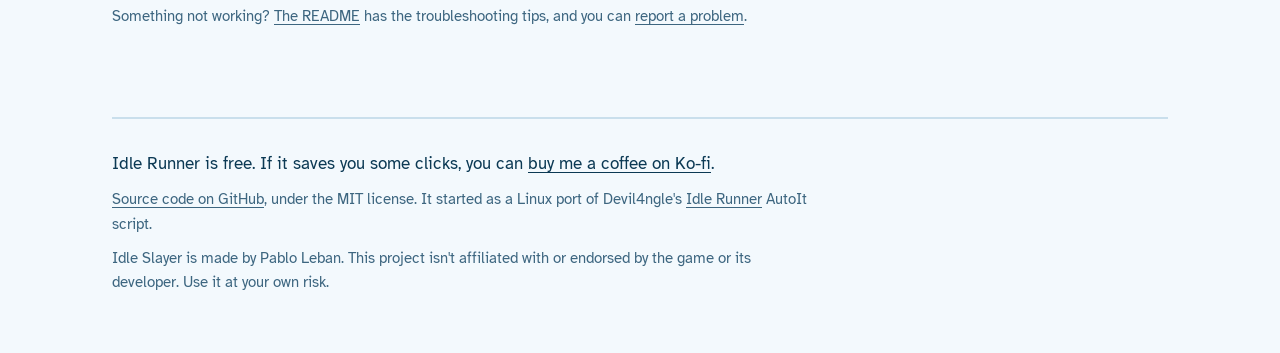
==== commit 9ad4a626: "Release v2.3.0: minions' Daily Bonus, Windows settings check, tree top layout measured, +2 click ver" ====
--- a/docs/index.html
+++ b/docs/index.html
@@ -59,7 +59,7 @@
     <p class="intro">More than an auto clicker: it reads the screen, so it reacts to what the game shows.</p>
     <dl class="does">
       <div><dt>Runs</dt><dd>Jumps and boosts nonstop, at the rate you choose.</dd></div>
-      <div><dt>Collects</dt><dd>Silver and orange boxes, quest rewards, two extra Daily Quests a day, and your minions back from their missions.</dd></div>
+      <div><dt>Collects</dt><dd>Silver and orange boxes, quest rewards, two extra Daily Quests and the minions' Daily Bonus a day, and your minions back from their missions.</dd></div>
       <div><dt>Buys</dt><dd>Upgrades and equipment every few minutes, and sends your minions on their missions.</dd></div>
       <div><dt>Travels</dt><dd>Takes portals, cycling through the zones if you want.</dd></div>
       <div><dt>Rages</dt><dd>Uses rage at Megahordes, optionally only with Soul Bonus.</dd></div>
